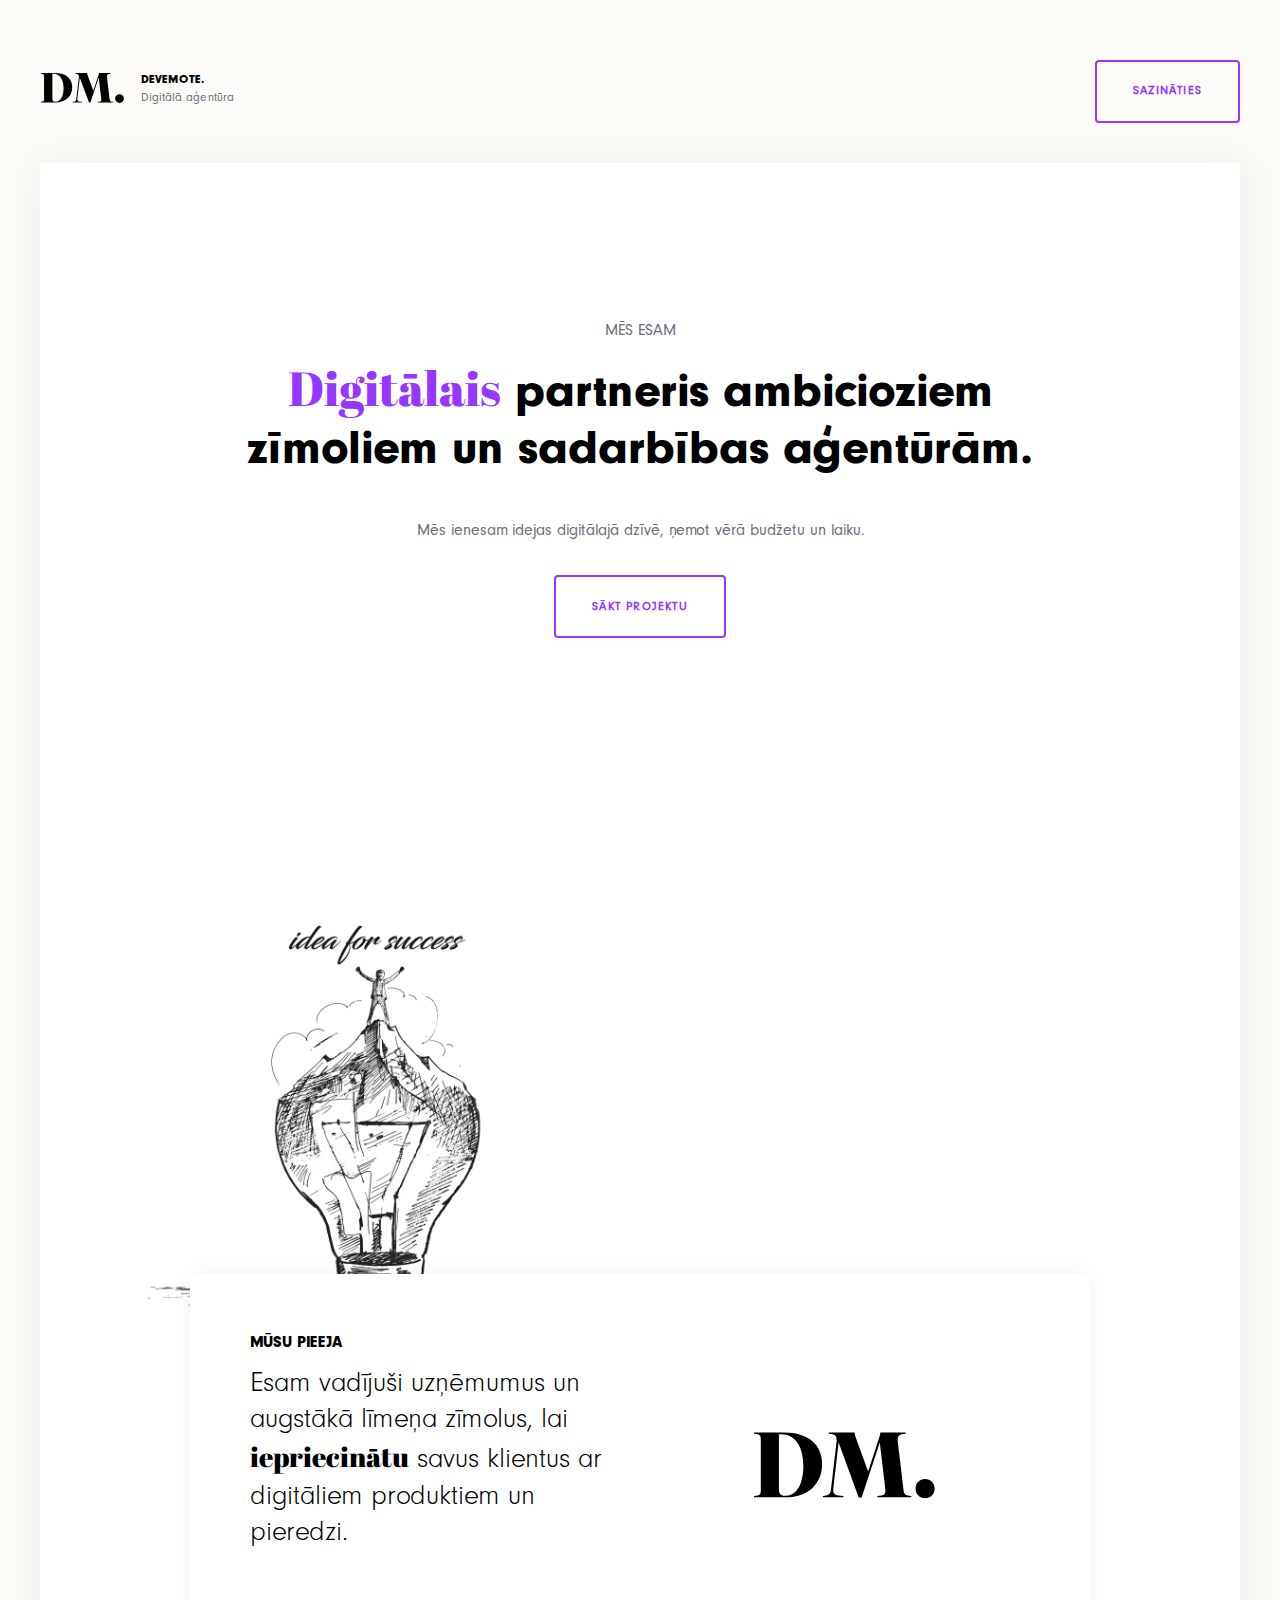
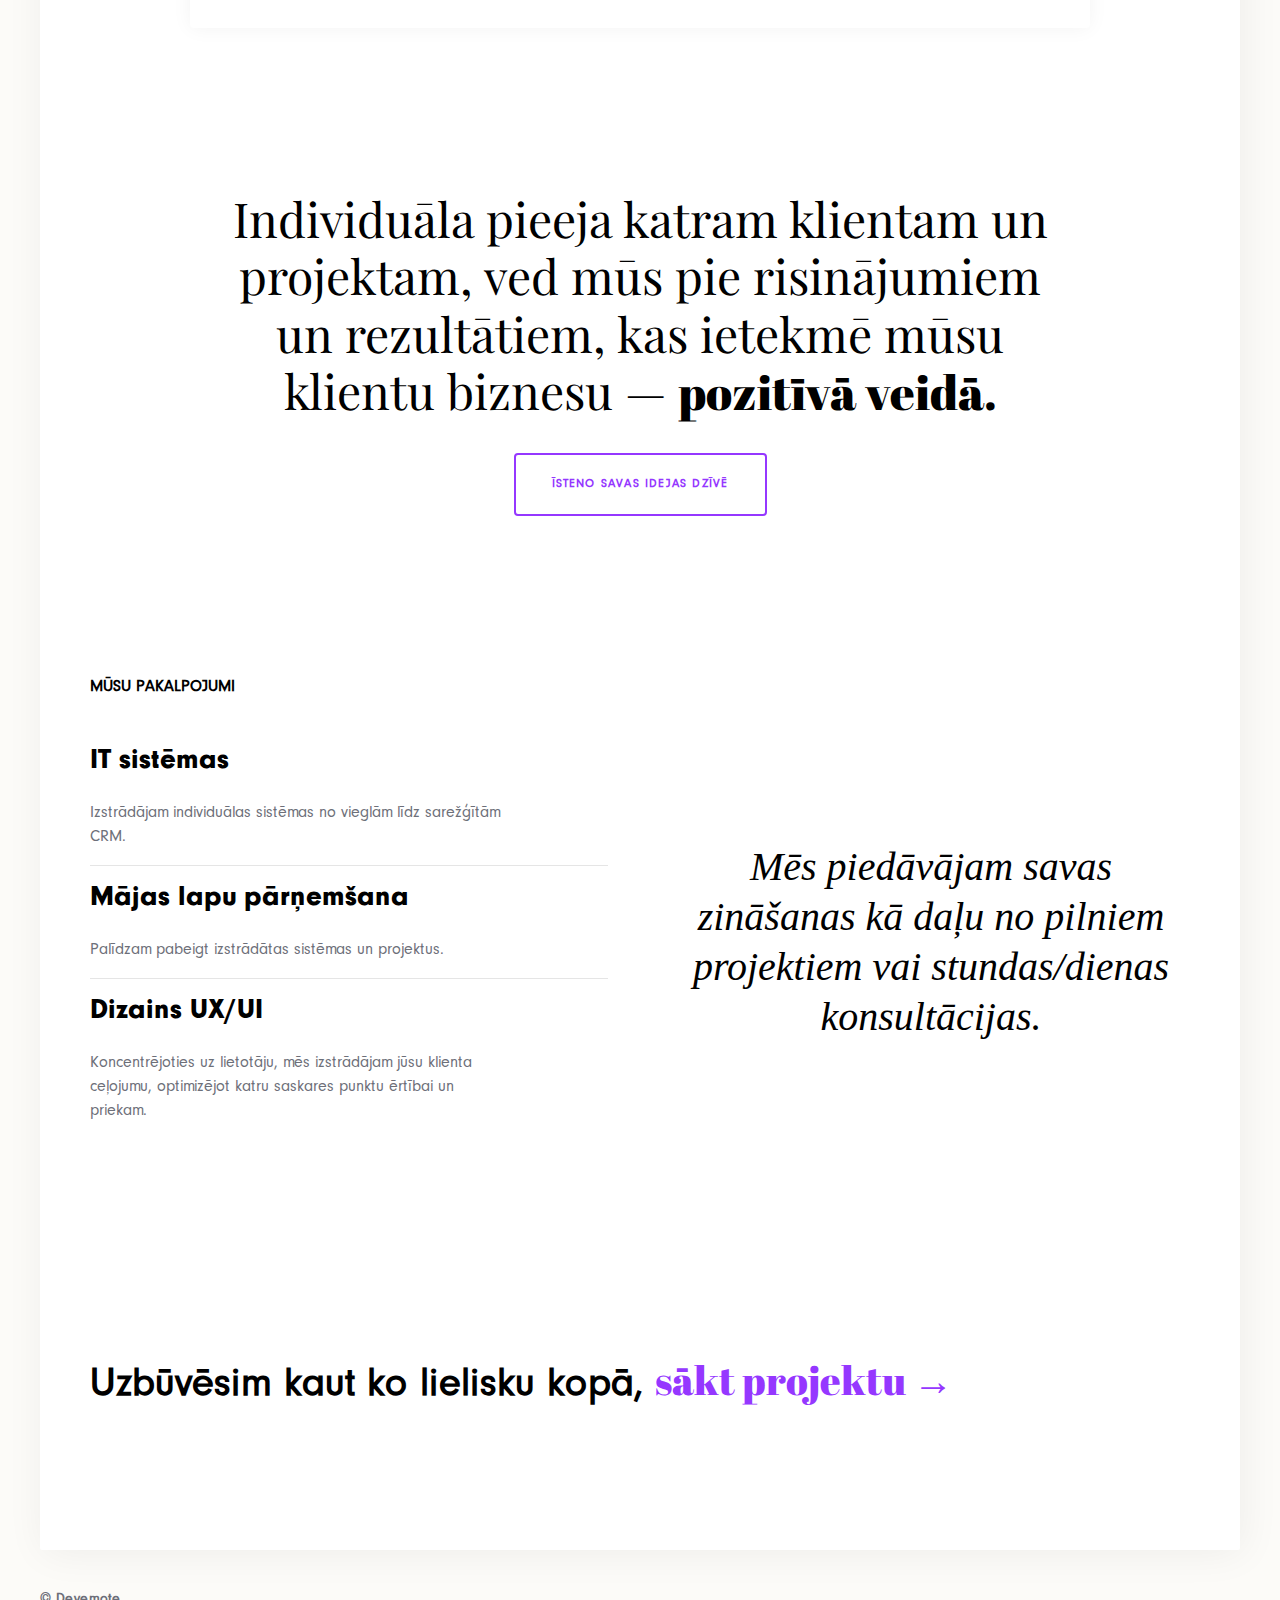
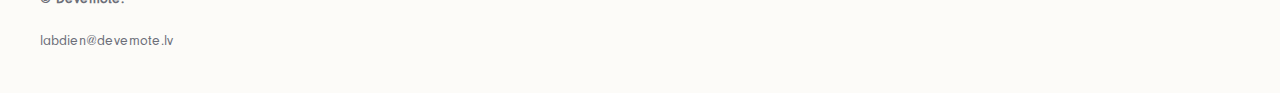
==== index.html @ 2fe540d9 "email header fix" ====
<!DOCTYPE html>
<html lang="lv">

<head>

    <meta charset="utf-8">
    <meta name="viewport" content="width=device-width, initial-scale=1, shrink-to-fit=no">
    <title>Devemote. - Digitālā aģentūra</title>
    <link rel="icon" type="image/png" href="favicon.png">

    <meta name="keywords" content="web agency, ideas, html5, css3, javascript, content management systems, mobile, responsive design, frontend design, development, web apps, prototyping, e-commerce, product design, digital strategy, innovation">
    <meta name="description" content="Devemote ir digitālā aģentūra, kas piedāvā pielāgotus risinājumus zīmolu attīstībai. Mēs specializējamies UX/UI dizainā, tehnoloģiju konsultācijās un digitālo produktu izstrādē, lai radītu izcilu pieredzi.
    <meta property="og:type" content="website" />
    <meta property="og:title" content="Devemote. - Digitālā aģentūra" />
    <meta property="og:site_name" content="Devemote.">
    <meta property="og:url" content="https://devemote.lv" />
    <meta property="og:image" content="devemote.svg" />
    <meta name="robots" content="index, follow">

    <link href="assets/css/main.css" type="text/css" rel="stylesheet">

</head>

<body>
    <header class="site-header">

        <div class="kiss-flex kiss-flex-middle">
            <div class="site-logo kiss-flex kiss-flex-1">
                <div><a class="kiss-display-inline-block" href=""><img src="assets/images/devemote.svg" width="85" height="85" alt="Logo"></a></div>
                <div class="kiss-margin-left kiss-visible@m">
                    <strong class="heading">DEVEMOTE.</strong>
                    <div class="kiss-color-muted">Digitālā aģentūra</div>
                </div>
            </div>

            <div>
                <a class="kiss-button kiss-color-primary" href="mailto:labdien@devemote.lv" style="color: #9537FF;">Sazināties</a>
            </div>

        </div>

    </header>
    <main>
        <section class="kiss-section-xlarge">

            <kiss-container size="large">

                <kiss-grid cols="1@m" gap="large" class="kiss-align-center kiss-width-3-4" style="margin: 0 auto;">
                    <div>
                        <div>
                            <div class="kiss-color-muted kiss-text-upper kiss-margin-large-top">Mēs esam</div>
                            <h1 class="kiss-margin-top heading">
                                <span class="kiss-color-primary abril-fatface-regular">Digitālais</span> partneris ambicioziem zīmoliem un sadarbības aģentūrām.
                            </h1>

                            <p class="kiss-color-muted">
                                Mēs ienesam idejas digitālajā dzīvē, ņemot vērā budžetu un laiku.
                            </p>

                            <a class="kiss-button kiss-color-primary kiss-margin-top" href="mailto:labdien@devemote.lv">Sākt projektu</a>
                        </div>
                    </div>

                </kiss-grid>

            </kiss-container>

        </section>

        <section class="kiss-section-xlarge our-approach">

            <kiss-container size="large">

                <picture>
                    <source srcset="assets/images/man-on-bulb.jpeg" type="image/jpeg">
                    <img src="assets/images/man-on-bulb.jpeg" alt="Header Image" width="600" height="600">
                </picture>

                <kiss-container class="top-overlap" size="small">
                    <h2 class="kiss-text-upper kiss-size-5 heading">Mūsu pieeja</h2>

                    <kiss-grid cols="2@m" gap="large">
                        <div>
                            <p class="kiss-size-3 light">
                                Esam vadījuši uzņēmumus un augstākā līmeņa zīmolus, lai <strong class="abril-fatface-regular">iepriecinātu</strong> savus klientus ar digitāliem produktiem un pieredzi.
                            </p>

                        </div>
                        <div class="kiss-flex kiss-flex-middle kiss-flex-center kiss-visible@m">
                            <img class="kiss-width-1-2@m" src="assets/images/devemote.svg" alt="Logo">
                        </div>
                    </kiss-grid>

                </kiss-container>

            </kiss-container>

        </section>

        <section class="kiss-section-large">
            <kiss-container class="kiss-align-center">
                <p class="kiss-size-1 kiss-width-3-4@m kiss-margin-auto playfair-display-main">
                    Individuāla pieeja katram klientam un projektam, ved mūs pie risinājumiem un rezultātiem, kas ietekmē mūsu klientu biznesu &mdash; 
                    <strong class="abril-fatface-regular">pozitīvā veidā.</strong>
                </p>

                <a class="kiss-button kiss-color-primary kiss-margin-top" href="mailto:labdien@devemote.lv">Īsteno savas idejas dzīvē</a>

            </kiss-container>
        </section>

        <section class="kiss-section-xlarge">

            <kiss-container>

                <h2 class="kiss-text-upper kiss-size-5">Mūsu pakalpojumi</h2>

                <kiss-grid class="kiss-margin-large-top" cols="2@m" gap="xlarge">

                    <div>
                        <ul class="kiss-margin-remove kiss-padding-remove" style="list-style:none;">
                            <li>
                                <h3 class="heading">IT sistēmas</h3>
                                <p class="kiss-color-muted kiss-width-4-5@m">
                                    Izstrādājam individuālas sistēmas no vieglām līdz sarežģītām CRM.
                                </p>
                                <hr>
                            </li>
                            <li>
                                <h3 class="heading">Mājas lapu pārņemšana</h3>
                                <p class="kiss-color-muted kiss-width-4-5@m">
                                    Palīdzam pabeigt izstrādātas sistēmas un projektus.
                                </p>
                                <hr>
                            </li>
                            <li>
                                <h3 class="heading">Dizains UX/UI</h3>
                                <p class="kiss-color-muted kiss-width-4-5@m">Koncentrējoties uz lietotāju, mēs izstrādājam jūsu klienta ceļojumu, optimizējot katru saskares punktu ērtībai un priekam.</p>
                            </li>
                        </ul>
                    </div>
                    <div class="kiss-size-xlarge kiss-align-center izcelts kiss-flex kiss-flex-column kiss-flex-center playfair-display-main">
                        Mēs piedāvājam savas zināšanas kā daļu no pilniem projektiem vai stundas/dienas konsultācijas.
                    </div>
                </kiss-grid>

            </kiss-container>

        </section>

        <section class="kiss-section-xlarge">

            <kiss-container>

                <h2 class="kiss-size-xlarge">Uzbūvēsim kaut ko lielisku kopā, <a class="kiss-color-primary abril-fatface-regular" href="mailto:labdien@devemote.lv">sākt projektu →</a></h2>

            </kiss-container>

        </section>
    </main>
    <footer class="site-footer">
        <kiss-row class="kiss-color-muted">
            <div class="kiss-margin-large-right">
                <strong>© Devemote.</strong>
                <br><br>
                <a class="kiss-link-muted kiss-display-block" href="#">labdien@devemote.lv</a>
            </div>
        </kiss-row>
    </footer>
</body>

</html>
---- assets/css/main.css ----
@import url('https://fonts.googleapis.com/css2?family=Abril+Fatface&display=swap');
@import url('https://fonts.googleapis.com/css2?family=Playfair+Display:ital,wght@0,400..900;1,400..900&display=swap');
@font-face {
    font-family: 'NeuzeitGroReg';
    src: url('../fonts/NeuzeitGroReg.woff2') format('woff2');
    font-weight: normal;
    font-style: normal;
}
@font-face {
    font-family: 'NeuzeitGroBla';
    src: url('../fonts/NeuzeitGroBla.woff2') format('woff2');
    font-weight: normal;
    font-style: normal;
}
@font-face {
    font-family: 'NeuzeitGroLig';
    src: url('../fonts/NeuzeitGroLig.woff2') format('woff2');
    font-weight: normal;
    font-style: normal;
}
@font-face {
    font-family: 'TiemposFineLight';
    src: url('../fonts/TiemposFineLight.woff2') format('woff2');
    font-weight: normal;
    font-style: normal;
}
@font-face {
    font-family: 'TiemposFineBold';
    src: url('../fonts/TiemposFineBold.woff2') format('woff2');
    font-weight: normal;
    font-style: normal;
}
.our-approach {
    font-family: 'NeuzeitGroLig', sans-serif;
}
.heading {
    font-family: 'NeuzeitGroBla', sans-serif;
}
.section-heading {
    font-family: 'TiemposFineLight', sans-serif;
}
.section-highlight {
    font-family: 'TiemposFineBold', sans-serif;
}
.playfair-display-main {
    font-family: "Playfair Display", serif;
    font-optical-sizing: auto;
    font-weight: 400;
    font-style: normal;
}
.abril-fatface-regular {
    font-family: "Abril Fatface", serif;
    font-weight: 400;
    font-style: normal;
}

html,
body {
    margin: 0;
    padding: 0;
}

html {
    -ms-text-size-adjust: 100%;
    -webkit-text-size-adjust: 100%;
    box-sizing: border-box;
    overflow-x: hidden;
    overflow-y: scroll;
    background-color: var(--kiss-base-background-color, #fff);
    -webkit-tap-highlight-color: rgba(0, 0, 0, 0);
    font-size: var(--kiss-base-font-size, 16px);
    line-height: var(--kiss-base-line-height, 1.5);
    color: var(--kiss-base-text-color, #000);
}

*,
*::before,
*::after {
    box-sizing: inherit;
}

body {
    font-family: 'NeuzeitGroReg', sans-serif;}

h1,
h2,
h3,
h4,
h5,
h6 {
    margin: 0 0 var(--kiss-heading-margin-bottom, .8em);
    padding: 0;
    font-family: var(--kiss-heading-font-family, inherit);
    font-weight: var(--kiss-heading-font-weight, var(--kiss-font-weight-medium, bold));
    line-height: var(--kiss-heading-line-height, 1.2);
}

a {
    text-decoration: var(--kiss-link-text-decoration, none);
    -webkit-text-decoration-skip: objects;
    color: var(--kiss-link-color, var(--kiss-color-primary, hsl(210, 100%, 50%)));
    transition: color var(--kiss-speed, 0.1s) var(--kiss-easing, ease-out);
    cursor: pointer;
}

a:hover {
    color: var(--kiss-link-hover-color, hsl(210, 100%, 25%));
}

a:focus {
    outline: none;
    color: var(--kiss-link-focus-color, hsl(210, 100%, 25%));
}

a:focus-visible {
    box-shadow: 0 0 0 var(--kiss-outline-width, .2rem) var(--kiss-outline-color, hsl(210, 100%, 85%));
}

a:active {
    color: var(--kiss-link-active-color, hsl(210, 100%, 25%));
}

img,
canvas,
svg,
audio,
video {
    border-style: none;
    vertical-align: middle;
    max-width: 100%;
    height: auto;
}

img {
    display: block;
}

svg:not(:root) {
    overflow: hidden;
}

iframe {
    margin: 0;
    padding: 0;
    border: 0;
}

p {
    margin: 0 0 var(--kiss-block-element-margin, 1rem);
    padding: 0;
}

hr {
    box-sizing: content-box;
    height: var(--kiss-hr-height, 1px);
    overflow: visible;
    margin-top: var(--kiss-block-element-margin, 1rem);
    margin-bottom: var(--kiss-block-element-margin, 1rem);
    margin-left: auto;
    margin-right: auto;
    padding: 0;
    border: 0;
    background-color: var(--kiss-hr-color, rgba(0, 0, 0, .1));
}

table {
    width: 100%;
    max-width: 100%;
    margin: 0 0 var(--kiss-block-element-margin, 1rem);
    border-collapse: collapse;
    border-spacing: 0;
}

th,
td {
    padding: var(--kiss-table-cell-padding-vertical, 0.5rem) var(--kiss-table-cell-padding-horizontal, 0.75rem);
    text-align: inherit;
    vertical-align: top;
}

th {
    background-color: var(--kiss-table-heading-background-color, transparent);
    font-weight: var(--kiss-table-heading-font-weight, bold);
    color: var(--kiss-table-heading-color, #000);
}

::-moz-selection {
    background-color: var(--kiss-selection-background-color, hsl(210, 100%, 90%));
    text-shadow: none;
}

::selection {
    background-color: var(--kiss-selection-background-color, hsl(210, 100%, 90%));
    text-shadow: none;
}

template {
    display: none;
}

kiss-accordion {
    display: block;
}

kiss-accordion>kiss-content {
    display: block;
    max-height: 0;
    overflow: hidden;
    transition: max-height 0.25s ease-in-out;
}

kiss-accordion-trigger {
    display: block;
    cursor: pointer;
    font-weight: var(--kiss-accordion-trigger-font-weight, bold);
}

kiss-accordion-trigger[active="true"]+kiss-content {
    max-height: 100vh;
}

.kiss-button {
    margin: 0;
    border: none;
    overflow: visible;
    font: inherit;
    font-weight: bold;
    color: inherit;
    text-transform: none;
    display: inline-block;
    box-sizing: border-box;
    padding: 0 var(--kiss-button-padding, 2.5em);
    vertical-align: middle;
    font-size: .65em;
    line-height: var(--kiss-button-default-line-height, 4.5em);
    letter-spacing: .1em;
    text-align: center;
    text-decoration: none;
    text-transform: uppercase;
    background-color: var(--kiss-button-default-background, rgba(0, 0, 0, .5));
    border: 1px var(--kiss-button-default-background, rgba(0, 0, 0, .5)) solid;
    color: var(--kiss-button-default-color, #fff);
}

.kiss-button:hover,
.kiss-button:focus {
    color: inherit;
}

.kiss-button-outline {
    background: rgba(0, 0, 0, 0);
    border: var(--kiss-button-outline-width, 1px) currentColor solid;
    color: currentColor;
}

.kiss-button:not(:disabled) {
    cursor: pointer;
}

.kiss-button:disabled {
    opacity: .8;
}

.kiss-button:hover {
    text-decoration: none;
}

.kiss-button-primary {
    background-color: var(--kiss-button-primary-background, hsl(210, 100%, 50%));
    border-color: var(--kiss-button-primary-background, hsl(210, 100%, 50%));
    color: var(--kiss-button-primary-color, #fff);
}

.kiss-button-primary:hover,
.kiss-button-primary:focus {
    background-color: var(--kiss-button-primary-background-hover, var(--kiss-button-primary-background, hsl(210, 100%, 50%)));
    border-color: var(--kiss-button-primary-background-hover, var(--kiss-button-primary-background, hsl(210, 100%, 50%)));
    color: var(--kiss-button-primary-color-hover, var(--kiss-button-primary-color, #fff));
}

.kiss-button-primary:active,
.kiss-button-primary.kiss-active {
    background-color: var(--kiss-button-primary-background-active, var(--kiss-button-primary-background, hsl(210, 100%, 50%)));
    border-color: var(--kiss-button-primary-background-active, var(--kiss-button-primary-background, hsl(210, 100%, 50%)));
    color: var(--kiss-button-primary-color-active, var(--kiss-button-primary-color, #fff));
}

.kiss-button-danger {
    background-color: var(--kiss-button-danger-background, red);
    border-color: var(--kiss-button-danger-background, red);
    color: var(--kiss-button-danger-color, #fff);
}

.kiss-button-danger:hover,
.kiss-button-danger:focus {
    background-color: var(--kiss-button-danger-background-hover, var(--kiss-button-danger-background, red));
    border-color: var(--kiss-button-danger-background-hover, var(--kiss-button-danger-background, red));
    color: var(--kiss-button-danger-color-hover, var(--kiss-button-danger-color, #fff));
}

.kiss-button-danger:active,
.kiss-button-danger.kiss-active {
    background-color: var(--kiss-button-danger-background-active, var(--kiss-button-danger-background, red));
    border-color: var(--kiss-button-danger-background-active, var(--kiss-button-danger-background, red));
    color: var(--kiss-button-danger-color-active, var(--kiss-button-danger-color, #fff));
}

.kiss-button-large {
    padding: 0 var(--kiss-button-large-padding-horizontal, 5em);
    line-height: var(--kiss-button-large-line-height, 5em);
}

.kiss-button-small {
    padding: 0 var(--kiss-button-small-padding-horizontal, 2em);
    line-height: var(--kiss-button-small-line-height, 4em);
    font-size: var(--kiss-button-small-font-size, .5em);
}

.kiss-badge {
    display: inline-flex;
    box-sizing: border-box;
    font-size: .6em;
    padding: .2em .4em;
    vertical-align: middle;
    justify-content: center;
    align-items: center;
    min-width: 20px;
    background: var(--kiss-badge-bgcolor, var(--kiss-color-primrary, hsl(210, 100%, 50%)));
    border: .1em var(--kiss-badge-bgcolor, var(--kiss-color-primrary, hsl(210, 100%, 50%))) solid;
    color: var(--kiss-badge-color, #fff) !important;
    font-weight: bold;
}

.kiss-badge-outline {
    background: none;
    background-color: transparent;
    border-color: currentColor;
    color: currentColor !important;
}

.kiss-breadcrumbs {
    padding: 0;
    list-style: none;
}

.kiss-breadcrumbs>* {
    display: contents;
    max-width: 100%;
    overflow: hidden;
    text-overflow: ellipsis;
    white-space: nowrap;
}

.kiss-breadcrumbs>*>* {
    font-size: var(--kiss-breadcrumbs-size, 85%);
    color: var(--kiss-breadcrumbs-color, inherit);
}

.kiss-breadcrumbs> :nth-child(n+2)::before {
    content: var(--kiss-breadcrumbs-divider, "-");
    display: inline-block;
    margin: 0 var(--kiss-breadcrumbs-divider-margin-horizontal, 5px);
    font-size: var(--kiss-breadcrumbs-divider-size, var(--kiss-breadcrumbs-size, 85%));
    color: var(--kiss-breadcrumbs-divider-color, inherit);
}

kiss-card {
    display: block;
    position: relative;
}

kiss-card[theme*="shadowed"] {
    box-shadow: 0 1px 2px 0 var(--kiss-card-shadowed-color, rgba(0, 0, 0, 0.22));
}

kiss-card[theme*="bordered"] {
    border: 1px solid var(--kiss-card-bordered-color, rgba(0, 0, 0, 0.22));
}

kiss-card[hover] {
    transition: all 250ms;
    z-index: 2;
}

kiss-card[hover]:hover {
    z-index: 3;
}

kiss-card[hover*="shadow"]:hover {
    box-shadow: 0 25px 80px rgba(0, 0, 0, 0.12), 0 3px 12px rgba(0, 0, 0, 0.05);
}

kiss-carousel,
kiss-slides {
    display: block;
    position: relative;
}

kiss-slides {
    overflow: hidden;
}

kiss-slide {
    display: block;
    position: absolute;
    top: 0;
    left: 0;
    width: 100%;
    opacity: 0;
    pointer-events: none;
}

kiss-slide.active {
    pointer-events: auto;
    opacity: 1;
}

kiss-slide.visible {
    opacity: 1;
}

[kiss-slide] {
    user-select: none;
    -webkit-user-select: none;
}

[kiss-container],
kiss-container {
    display: block;
    padding-left: var(--kiss-container-padding, 30px);
    padding-right: var(--kiss-container-padding, 30px);
    margin-right: auto;
    margin-left: auto;
    box-sizing: border-box;
    max-width: var(--kiss-container-max-width, 1200px);
}

[kiss-container="small"],
kiss-container[size="small"] {
    max-width: var(--kiss-container-small-max-width, 900px);
}

[kiss-container="large"],
kiss-container[size="large"] {
    max-width: var(--kiss-container-large-max-width, 1600px);
}

[kiss-container="expand"],
kiss-container[size="expand"] {
    max-width: 100%;
}

kiss-container::before,
kiss-container::after {
    content: "";
    display: table;
}

kiss-container kiss-container {
    padding-left: 0;
    padding-right: 0;
}

kiss-dropdown {
    position: relative;
    display: inline-block;
}

kiss-dropdownbox {
    position: absolute;
    min-width: 200px;
    top: 100%;
    left: auto;
    right: 0;
    opacity: 0;
    pointer-events: none;
}

kiss-dropdown[open="true"] kiss-dropdownbox {
    display: block;
    opacity: 1;
    transform: translateY(10px);
    pointer-events: auto;
}

kiss-dropdownbox {
    background: var(--kiss-dropdown-background, var(--kiss-color-contrast));
    border-radius: var(--kiss-dropdown-border-radius, 3px);
    padding: var(--kiss-dropdown-padding, 10px);
    left: auto;
    right: 0;
    margin-top: 10px;
    min-width: 250px;
    transform: translateY(20px);
    transition: all 200ms;
    z-index: 5;
}

kiss-dropdownbox[pos="left"] {
    left: 0;
    right: auto;
}

kiss-dropdownbox[pos="center"] {
    right: auto;
    left: 50%;
    transform: translateY(-40%) translateX(-50%);
}

kiss-dropdown[open="true"] kiss-dropdownbox[pos="center"] {
    transform: translateY(-50%) translateX(-50%);
}

kiss-dropdownbox[pos="aside-left"] {
    top: 0;
    left: 0;
    margin-top: 0;
    margin-left: -10px;
    transform: translateY(20px) translateX(-100%);
    right: auto;
}

kiss-dropdown[open="true"] kiss-dropdownbox[pos="aside-left"] {
    transform: translateY(0px) translateX(-100%);
}

kiss-dialog {
    display: flex;
    align-items: flex-start;
    position: fixed;
    background: var(--kiss-dialog-background, rgba(0, 0, 0, .1));
    top: 0;
    left: 0;
    right: 0;
    bottom: 0;
    padding: 20px;
    touch-action: none;
    opacity: 0;
    pointer-events: none;
    overflow-y: auto;
    transform: translateZ(0);
    will-change: opacity;
    z-index: 1000;
}

kiss-dialog>kiss-content {
    position: relative;
    display: flow-root;
    margin-top: auto;
    margin-bottom: auto;
    margin-left: auto;
    margin-right: auto;
    padding: var(--kiss-dialog-content-spacing, 10px);
    background: var(--kiss-dialog-content-background, #fff);
    color: var(--kiss-dialog-content-color, inherit);
    width: var(--kiss-dialog-width, 350px);
    max-width: calc(100% - 0.01px) !important;
    transform: translateZ(0);
    box-sizing: border-box;
}

kiss-dialog[size="medium"]>kiss-content {
    width: var(--kiss-dialog-medium-width, 500px);
}

kiss-dialog[size="large"]>kiss-content {
    width: var(--kiss-dialog-large-width, 600px);
}

kiss-dialog[size="xlarge"]>kiss-content {
    width: var(--kiss-dialog-xlarge-width, 1200px);
}

kiss-dialog[open] {
    opacity: 1;
    pointer-events: auto;
}

kiss-grid {
    --grid-gap: var(--kiss-grid-gap, 20px);
    display: grid;
    grid-template-columns: repeat(1, 1fr);
    grid-template-rows: 1fr;
    gap: var(--grid-gap);
}

kiss-grid>* {
    min-width: 0;
}

/*
 * Small
 */

kiss-grid[gap="small"] {
    --grid-gap: var(--kiss-grid-gap-small, 10px);
}

/*
 * Large
 */

kiss-grid[gap="large"] {
    --grid-gap: var(--kiss-grid-gap-large, 3vw);
}

/*
 * xLarge
 */

kiss-grid[gap="xlarge"] {
    --grid-gap: var(--kiss-grid-gap-xlarge, 5vw);
}

kiss-grid[gap="none"] {
    --grid-gap: 0;
}

kiss-grid[cols="2"] {
    grid-template-columns: repeat(2, 1fr);
}

kiss-grid[cols="3"] {
    grid-template-columns: repeat(3, 1fr);
}

kiss-grid[cols="4"] {
    grid-template-columns: repeat(4, 1fr);
}

kiss-grid[cols="5"] {
    grid-template-columns: repeat(5, 1fr);
}

kiss-grid[cols="6"] {
    grid-template-columns: repeat(6, 1fr);
}

kiss-grid[cols="8"] {
    grid-template-columns: repeat(8, 1fr);
}

kiss-grid[cols="10"] {
    grid-template-columns: repeat(10, 1fr);
}

/* Phone landscape and bigger */

@media (max-width: 960px) {
    kiss-grid[cols*="2@s"] {
        grid-template-columns: repeat(2, 1fr);
    }
    kiss-grid[cols*="3@s"] {
        grid-template-columns: repeat(3, 1fr);
    }
    kiss-grid[cols*="4@s"] {
        grid-template-columns: repeat(4, 1fr);
    }
    kiss-grid[cols*="5@s"] {
        grid-template-columns: repeat(5, 1fr);
    }
    kiss-grid[cols*="6@s"] {
        grid-template-columns: repeat(6, 1fr);
    }
    kiss-grid[cols*="8@s"] {
        grid-template-columns: repeat(8, 1fr);
    }
    kiss-grid[cols*="10@s"] {
        grid-template-columns: repeat(10, 1fr);
    }
}

/* Tablet landscape and bigger */

@media (min-width: 960px) {
    kiss-grid[cols*="2@m"] {
        grid-template-columns: repeat(2, 1fr);
    }
    kiss-grid[cols*="3@m"] {
        grid-template-columns: repeat(3, 1fr);
    }
    kiss-grid[cols*="4@m"] {
        grid-template-columns: repeat(4, 1fr);
    }
    kiss-grid[cols*="5@m"] {
        grid-template-columns: repeat(5, 1fr);
    }
    kiss-grid[cols*="6@m"] {
        grid-template-columns: repeat(6, 1fr);
    }
    kiss-grid[cols*="8@m"] {
        grid-template-columns: repeat(8, 1fr);
    }
    kiss-grid[cols*="10@m"] {
        grid-template-columns: repeat(10, 1fr);
    }
}

/* Desktop and bigger */

@media (min-width: 1200px) {
    kiss-grid[cols*="2@l"] {
        grid-template-columns: repeat(2, 1fr);
    }
    kiss-grid[cols*="3@l"] {
        grid-template-columns: repeat(3, 1fr);
    }
    kiss-grid[cols*="4@l"] {
        grid-template-columns: repeat(4, 1fr);
    }
    kiss-grid[cols*="5@l"] {
        grid-template-columns: repeat(5, 1fr);
    }
    kiss-grid[cols*="6@l"] {
        grid-template-columns: repeat(6, 1fr);
    }
    kiss-grid[cols*="8@l"] {
        grid-template-columns: repeat(8, 1fr);
    }
    kiss-grid[cols*="10@l"] {
        grid-template-columns: repeat(10, 1fr);
    }
}

/* Large screen and bigger */

@media (min-width: 1600px) {
    kiss-grid[cols*="2@xl"] {
        grid-template-columns: repeat(2, 1fr);
    }
    kiss-grid[cols*="3@xl"] {
        grid-template-columns: repeat(3, 1fr);
    }
    kiss-grid[cols*="4@xl"] {
        grid-template-columns: repeat(4, 1fr);
    }
    kiss-grid[cols*="5@xl"] {
        grid-template-columns: repeat(5, 1fr);
    }
    kiss-grid[cols*="6@xl"] {
        grid-template-columns: repeat(6, 1fr);
    }
    kiss-grid[cols*="8@xl"] {
        grid-template-columns: repeat(8, 1fr);
    }
    kiss-grid[cols*="10@xl"] {
        grid-template-columns: repeat(10, 1fr);
    }
}

kiss-navlist {
    display: block;
}

kiss-navlist ul {
    margin: 0;
    padding: 0;
    font-size: var(--kiss-navlist-font-size, inherit);
    list-style: none;
}

kiss-navlist ul>li>* {
    display: block;
    text-decoration: none;
    font-size: inherit;
    padding: var(--kiss-navlist-padding-vertical, 5px) var(--kiss-navlist-padding-horizontal, 0);
    line-height: 1;
}

.kiss-nav-header {
    padding: var(--kiss-navlist-padding-vertical, 5px) var(--kiss-navlist-padding-horizontal, 0);
    text-transform: uppercase;
    font-size: .8em;
    font-weight: bold;
    letter-spacing: .1em;
}

.kiss-nav-divider {
    margin: var(--kiss-navlist-padding-vertical, 5px) var(--kiss-navlist-padding-horizontal, 0);
    border-top: 1px solid var(--kiss-navlist-divider-color, var(--kiss-hr-color, rgba(0, 0, 0, .1)));
}

kiss-offcanvas {
    display: block;
    position: fixed;
    background: var(--kiss-offcanvas-background, rgba(0, 0, 0, .1));
    top: 0;
    left: 0;
    right: 0;
    bottom: 0;
    touch-action: none;
    opacity: 0;
    pointer-events: none;
    z-index: 1000;
    transform: translateZ(0);
    will-change: opacity;
}

kiss-offcanvas>kiss-content {
    position: absolute;
    top: 0;
    bottom: 0;
    background: var(--kiss-offcanvas-content-background, #000);
    color: var(--kiss-offcanvas-content-color, #fff);
    min-width: 300px;
    overflow-y: auto;
    box-sizing: border-box;
    transform: translateX(-100%) translateZ(0);
    transition: transform 0.3s ease-in-out;
}

kiss-offcanvas[flip="true"]>kiss-content {
    right: 0;
    transform: translateX(100%) translateZ(0);
}

kiss-offcanvas[open] {
    opacity: 1;
    pointer-events: auto;
    transition: opacity 0.3s ease-in-out;
}

kiss-offcanvas[open]>kiss-content {
    transform: translateX(0) translateZ(0);
}

kiss-popout {
    display: flex;
    align-items: flex-start;
    position: fixed;
    background: var(--kiss-popout-background, rgba(0, 0, 0, .1));
    top: 0;
    left: 0;
    right: 0;
    bottom: 0;
    padding: 20px;
    touch-action: none;
    opacity: 0;
    pointer-events: none;
    overflow-y: auto;
    transform: translateZ(0);
    will-change: opacity;
    z-index: 10000;
    transition: opacity .3s;
}

kiss-popout>kiss-content {
    position: relative;
    display: flow-root;
    margin-top: auto;
    margin-bottom: auto;
    margin-left: auto;
    margin-right: auto;
    padding: var(--kiss-popout-content-spacing, 15px);
    background: var(--kiss-popout-content-background, #fff);
    color: var(--kiss-popout-content-color, inherit);
    min-width: var(--kiss-popout-width, 250px);
    max-width: calc(100% - 0.01px) !important;
    box-sizing: border-box;
    transform: translateY(20px);
    transition: all 200ms;
}

kiss-popout[size="large"]>kiss-content {
    width: var(--kiss-popout-large-width, 600px);
}

kiss-popout[open] {
    opacity: 1;
    pointer-events: auto;
}

kiss-popout[open]>kiss-content {
    transform: translateY(10px);
}

kiss-popout kiss-navlist a {
    color: var(--kiss-popout-color, inherit);
}

kiss-popout kiss-navlist a:hover {
    color: var(--kiss-popout-color-hover, inherit);
}

kiss-row {
    --row-gap: var(--kiss-row-gap, 20px);
    display: flex;
    flex-wrap: wrap;
    margin: 0;
    padding: 0;
    list-style: none;
    gap: var(--row-gap);
}

kiss-row>* {
    margin: 0;
}

kiss-row>*> :last-child {
    margin-bottom: 0;
}

/*
 * Small
 */

kiss-row[gap="small"] {
    --row-gap: var(--kiss-row-gap-small, 10px);
}

/*
 * Large
 */

kiss-row[gap="large"] {
    --row-gap: var(--kiss-row-gap-large, 3vw);
}

/*
 * xLarge
 */

kiss-row[gap="xlarge"] {
    --row-gap: var(--kiss-row-gap-xlarge, 5vw);
}

kiss-row[gap="none"] {
    --row-gap: 0px;
}

kiss-row[match]>*,
.kiss-row-item-match {
    display: flex;
    flex-wrap: wrap;
}

kiss-row[match]>*> :not([class*='kiss-width']),
.kiss-row-item-match> :not([class*='kiss-width']) {
    box-sizing: border-box;
    width: 100%;
    flex: auto;
}

kiss-parallax {
    display: block;
}

kiss-svg {
    display: block;
}

kiss-svg[inline] {
    display: inline-block;
}

kiss-svg>svg,
kiss-svg:not([preserve]) [fill*='#']:not(.kiss-preserve) {
    fill: currentcolor;
}

kiss-svg:not([preserve]) [stroke*='#']:not(.kiss-preserve) {
    stroke: currentcolor;
}

/*
 * Fix Firefox blurry SVG rendering: https://bugzilla.mozilla.org/show_bug.cgi?id=1046835
 */

kiss-svg>svg {
    transform: translate(0, 0);
}

kiss-tabs {
    display: block;
}

kiss-tabs tab {
    display: none;
}

kiss-tabs tab[active="true"] {
    display: block;
}

.kiss-tabs-nav {
    display: flex;
    list-style: none;
    padding: 0;
    margin: 0 0 20px 0;
}

.kiss-tabs-nav-link:hover {
    color: inherit;
}

.kiss-tabs-nav-link {
    display: block;
    position: relative;
    font-size: .8em;
    line-height: inherit;
    letter-spacing: .015em;
    text-decoration: none;
    color: inherit;
    padding: 8px 12px;
    opacity: .5;
}

[active="true"]>.kiss-tabs-nav-link {
    opacity: 1;
    color: var(--kiss-tabs-active-color, inherit);
    font-weight: bold;
}

[active="true"]>.kiss-tabs-nav-link:after {
    content: "";
    position: absolute;
    left: 0;
    bottom: 0;
    right: 0;
    border-bottom: 1px currentColor solid;
}

.kiss-tabs-nav-link>* {
    pointer-events: none;
}

kiss-tooltip {
    display: block;
    position: fixed;
    z-index: 100000;
    pointer-events: none;
    opacity: 0;
    font-size: var(--kiss-tooltip-fontsize, 12px);
    background: var(--kiss-tooltip-bgcolor, #000);
    color: var(--kiss-tooltip-color, #fff);
    padding: var(--kiss-tooltip-padding, 5px 10px);
    max-width: var(--kiss-tooltip-maxwidth, 200px);
    font-weight: bold;
    transition: opacity 300ms;
}

kiss-tooltip[show="true"] {
    opacity: 1;
}

.kiss-color-primary {
    color: var(--kiss-color-primary, blue) !important;
}

.kiss-color-success {
    color: var(--kiss-color-success, green) !important;
}

.kiss-color-danger {
    color: var(--kiss-color-danger, red) !important;
}

.kiss-color-warning {
    color: var(--kiss-color-warning, orange) !important;
}

.kiss-color-muted {
    color: var(--kiss-color-muted, #6d6f79) !important;
}

.kiss-color-contrast {
    color: var(--kiss-color-contrast, #fff) !important;
}

.kiss-color-alternate {
    color: var(--kiss-color-alternate, var(--kiss-color-contrast)) !important;
}

.kiss-bgcolor-primary {
    background-color: var(--kiss-color-primary, blue) !important;
}

.kiss-bgcolor-success {
    background-color: var(--kiss-color-success, green) !important;
}

.kiss-bgcolor-danger {
    background-color: var(--kiss-color-danger, red) !important;
}

.kiss-bgcolor-warning {
    background-color: var(--kiss-color-warning, orange) !important;
}

.kiss-bgcolor-muted {
    background-color: var(--kiss-color-muted, #6d6f79) !important;
}

.kiss-bgcolor-contrast {
    background-color: var(--kiss-color-contrast, #fff) !important;
}

.kiss-bgcolor-transparent {
    background: rgba(0, 0, 0, 0) !important;
    background-color: rgba(0, 0, 0, 0) !important;
}

.kiss-input,
.kiss-select,
.kiss-textarea,
.kiss-radio,
.kiss-checkbox {
    box-sizing: border-box;
    margin: 0;
    border-radius: 0;
    font: inherit;
}

.kiss-input {
    overflow: visible;
}

.kiss-select {
    text-transform: none;
}

.kiss-select optgroup {
    font: inherit;
    font-weight: bold;
}

.kiss-textarea {
    overflow: auto;
}

.kiss-input[type="search"]::-webkit-search-cancel-button,
.kiss-input[type="search"]::-webkit-search-decoration {
    -webkit-appearance: none;
}

.kiss-input[type="number"]::-webkit-inner-spin-button,
.kiss-input[type="number"]::-webkit-outer-spin-button {
    height: auto;
}

.kiss-input::-moz-placeholder,
.kiss-textarea::-moz-placeholder {
    opacity: 1;
}

.kiss-radio:not(:disabled),
.kiss-checkbox:not(:disabled) {
    cursor: pointer;
}

.kiss-fieldset {
    border: none;
    margin: 0;
    padding: 0;
}

.kiss-input-blank {
    background: none !important;
    border: none !important;
    color: inherit !important;
}

.kiss-input,
.kiss-textarea {
    -webkit-appearance: none;
}

.kiss-input,
.kiss-select,
.kiss-textarea {
    max-width: 100%;
    width: 100%;
    border: 0 none;
    padding: 0 var(--kiss-form-padding-horizontal, 10px);
    background: 0 var(--kiss-form-background, #fff);
    color: var(--kiss-form-color, inherit);
}

.kiss-input,
.kiss-select:not([multiple]):not([size]) {
    height: var(--kiss-form-height);
    vertical-align: middle;
    display: inline-block;
}

.kiss-select[multiple],
.kiss-select[size],
.kiss-textarea {
    padding-top: var(--kiss-form-padding-vertical, 4px);
    padding-bottom: var(--kiss-form-padding-vertical, 4px);
    vertical-align: top;
}

.kiss-input[seamless="true"] {
    background: none !important;
    border: none !important;
    color: inherit;
}

/* Focus */

.kiss-input:focus,
.kiss-select:focus,
.kiss-textarea:focus {
    outline: none;
}

.kiss-input::-ms-input-placeholder {
    color: var(--kiss-form-placeholder-color) !important;
}

.kiss-input::placeholder {
    color: var(--kiss-form-placeholder-color);
}

.kiss-textarea::-ms-input-placeholder {
    color: var(--kiss-form-placeholder-color) !important;
}

.kiss-textarea::placeholder {
    color: var(--kiss-form-placeholder-color);
}

.kiss-form-large {
    font-size: var(--kiss-form-large-font-size);
}

.kiss-form-large:not(textarea):not([multiple]):not([size]) {
    height: var(--kiss-form-large-height);
    padding-left: var(--kiss-form-large-padding-horizontal);
    padding-right: var(--kiss-form-large-padding-horizontal);
}

.kiss-form-large:not(select):not(input):not(textarea) {
    line-height: var(--kiss-form-large-line-height);
}

.kiss-form-danger,
.kiss-form-danger:focus {
    color: var(--kiss-form-danger-color, red);
}

.kiss-form-success,
.kiss-form-success:focus {
    color: var(--kiss-form-success-color, green);
}

.kiss-form-blank {
    -webkit-appearance: none;
    -moz-appearance: none;
    appearance: none;
    background: none;
    border: none;
    color: inherit;
}

.kiss-legend {
    width: 100%;
    color: inherit;
    padding: 0;
    font-size: var(--kiss-form-legend-font-size, 1rem);
    line-height: var(--kiss-form-legend-line-height, 1.4);
}

.kiss-overlay-input {
    display: inline-block;
    vertical-align: middle;
    position: relative;
    overflow: hidden;
}

.kiss-overlay-input select,
.kiss-overlay-input input {
    position: absolute;
    top: 0;
    left: 0;
    width: 100%;
    height: 100%;
    opacity: 0;
    cursor: pointer;
    -webkit-appearance: none;
    -moz-appearance: none;
    appearance: none;
    z-index: 1;
}

.kiss-section {
    padding-top: var(--kiss-section-padding, 3vh);
    padding-bottom: var(--kiss-section-padding, 3vh);
}

.kiss-section-large {
    padding-top: calc(2 * var(--kiss-section-large-padding, 3vh));
    padding-bottom: calc(2 * var(--kiss-section-large-padding, 3vh));
}

.kiss-section-xlarge {
    padding-top: calc(4 * var(--kiss-section-large-padding, 3vh));
    padding-bottom: calc(4 * var(--kiss-section-large-padding, 3vh));
}

.kiss-flex {
    display: flex !important;
    gap: var(--kiss-flex-gap, 0);
}

.kiss-flex-inline {
    display: inline-flex !important;
}

.kiss-flex::before,
.kiss-flex::after,
.kiss-flex-inline::before,
.kiss-flex-inline::after {
    display: none;
}

.kiss-flex-left {
    justify-content: flex-start;
}

.kiss-flex-center {
    justify-content: center;
}

.kiss-flex-right {
    justify-content: flex-end;
}

.kiss-flex-between {
    justify-content: space-between;
}

.kiss-flex-around {
    justify-content: space-around;
}

.kiss-flex-stretch {
    align-items: stretch;
}

.kiss-flex-top {
    align-items: flex-start;
}

.kiss-flex-middle {
    align-items: center;
}

.kiss-flex-bottom {
    align-items: flex-end;
}

.kiss-flex-row {
    flex-direction: row;
}

.kiss-flex-row-reverse {
    flex-direction: row-reverse;
}

.kiss-flex-column {
    flex-direction: column;
}

.kiss-flex-column-reverse {
    flex-direction: column-reverse;
}

.kiss-flex-nowrap {
    flex-wrap: nowrap;
}

.kiss-flex-wrap {
    flex-wrap: wrap;
}

.kiss-flex-wrap-reverse {
    flex-wrap: wrap-reverse;
}

.kiss-flex-wrap-stretch {
    align-content: stretch;
}

.kiss-flex-wrap-top {
    align-content: flex-start;
}

.kiss-flex-wrap-middle {
    align-content: center;
}

.kiss-flex-wrap-bottom {
    align-content: flex-end;
}

.kiss-flex-wrap-between {
    align-content: space-between;
}

.kiss-flex-wrap-around {
    align-content: space-around;
}

.kiss-flex-first {
    order: -1;
}

.kiss-flex-last {
    order: 99;
}

.kiss-flex[gap] {
    --kiss-flex-gap: var(--kiss-block-element-margin, 1rem);
}

.kiss-flex[gap="none"] {
    --kiss-flex-gap: 0;
}

.kiss-flex[gap="xsmall"] {
    --kiss-flex-gap: var(--kiss-block-element-margin-xsmall, 4px);
}

.kiss-flex[gap="small"] {
    --kiss-flex-gap: var(--kiss-block-element-margin-small, .6rem);
}

.kiss-flex[gap="large"] {
    --kiss-flex-gap: var(--kiss-block-element-margin-large, 3rem);
}

/* Phone landscape and bigger */

@media (min-width: 640px) {
    .kiss-flex-first\@s {
        order: -1;
    }
    .kiss-flex-last\@s {
        order: 99;
    }
}

/* Tablet landscape and bigger */

@media (min-width: 960px) {
    .kiss-flex-first\@m {
        order: -1;
    }
    .kiss-flex-last\@m {
        order: 99;
    }
}

/* Desktop and bigger */

@media (min-width: 1200px) {
    .kiss-flex-first\@l {
        order: -1;
    }
    .kiss-flex-last\@l {
        order: 99;
    }
}

/* Large screen and bigger */

@media (min-width: 1600px) {
    .kiss-flex-first\@xl {
        order: -1;
    }
    .kiss-flex-last\@xl {
        order: 99;
    }
}

.kiss-flex-none {
    flex: none;
}

.kiss-flex-auto {
    flex: auto;
}

.kiss-flex-1 {
    flex-grow: 1;
    min-width: 0;
    min-height: 0;
    flex-basis: 0;
}

.kiss-align-center {
    text-align: center !important;
}

.kiss-align-justified {
    text-align: justify !important;
}

.kiss-align-left {
    text-align: left !important;
}

.kiss-align-right {
    text-align: right !important;
}

/* Phone landscape and bigger */

@media (min-width: 640px) {
    .kiss-align-center\@s {
        text-align: center !important;
    }
    .kiss-align-justified\@s {
        text-align: justify !important;
    }
    .kiss-align-left\@s {
        text-align: left !important;
    }
    .kiss-align-right\@s {
        text-align: right !important;
    }
}

/* Tablet landscape and bigger */

@media (min-width: 960px) {
    .kiss-align-center\@m {
        text-align: center !important;
    }
    .kiss-align-justified\@m {
        text-align: justify !important;
    }
    .kiss-align-left\@m {
        text-align: left !important;
    }
    .kiss-align-right\@m {
        text-align: right !important;
    }
}

/* Desktop and bigger */

@media (min-width: 1200px) {
    .kiss-align-center\@l {
        text-align: center !important;
    }
    .kiss-align-justified\@l {
        text-align: justify !important;
    }
    .kiss-align-left\@l {
        text-align: left !important;
    }
    .kiss-align-right\@l {
        text-align: right !important;
    }
}

/* Large screen and bigger */

@media (min-width: 1600px) {
    .kiss-align-center\@xl {
        text-align: center !important;
    }
    .kiss-align-justified\@xl {
        text-align: justify !important;
    }
    .kiss-align-left\@xl {
        text-align: left !important;
    }
    .kiss-align-right\@xl {
        text-align: right !important;
    }
}

.kiss-position-absolute {
    position: absolute;
}

.kiss-position-relative {
    position: relative;
}

.kiss-position-fixed {
    position: fixed;
}

.kiss-position-absolute[center] {
    top: 50%;
    left: 50%;
    transform: translate3d(-50%, -50%, 0);
}

.kiss-position-top-left {
    position: absolute;
    top: 0;
    left: 0;
}

.kiss-position-top-right {
    position: absolute;
    top: 0;
    right: 0;
}

.kiss-position-bottom-left {
    position: absolute;
    bottom: 0;
    left: 0;
}

.kiss-position-bottom-right {
    position: absolute;
    bottom: 0;
    right: 0;
}

h1,
.kiss-size-1 {
    font-size: var(--kiss-font-size-1, 2.5rem);
    line-height: 1.2;
}

h2,
.kiss-size-2 {
    font-size: var(--kiss-font-size-2, 2rem);
    line-height: 1.2;
}

h3,
.kiss-size-3 {
    font-size: var(--kiss-font-size-3, 1.75rem);
    line-height: 1.2;
}

h4,
.kiss-size-4 {
    font-size: var(--kiss-font-size-4, 1.5rem);
    line-height: 1.2;
}

h5,
.kiss-size-5 {
    font-size: var(--kiss-font-size-5, 1rem);
}

h6,
.kiss-size-6 {
    font-size: var(--kiss-font-size-6, 0.875rem);
}

.kiss-size-large {
    font-size: var(--kiss-font-size-large, var(--kiss-font-size-4, 1.5rem));
    line-height: 1.25;
}

.kiss-size-xlarge {
    font-size: var(--kiss-font-size-xlarge, 2.5rem);
    line-height: 1.25;
}

small,
.kiss-size-small {
    font-size: var(--kiss-font-size-small, var(--kiss-font-size-6, 0.875rem));
}

.kiss-size-xsmall {
    font-size: var(--kiss-font-size-xsmall, 11px);
}

/**
 * margins
 */

*+.kiss-margin,
.kiss-margin-top {
    margin-top: var(--kiss-block-element-margin, 1rem) !important;
}

.kiss-margin:not(:last-child),
.kiss-margin-bottom {
    margin-bottom: var(--kiss-block-element-margin, 1rem) !important;
}

.kiss-margin-left {
    margin-left: var(--kiss-block-element-margin, 1rem) !important;
}

.kiss-margin-right {
    margin-right: var(--kiss-block-element-margin, 1rem) !important;
}

*+.kiss-margin-small,
.kiss-margin-small-top {
    margin-top: var(--kiss-block-element-margin-small, .6rem) !important;
}

.kiss-margin-small:not(:last-child),
.kiss-margin-small-bottom {
    margin-bottom: var(--kiss-block-element-margin-small, .6rem) !important;
}

.kiss-margin-small-left {
    margin-left: var(--kiss-block-element-margin-small, .6rem) !important;
}

.kiss-margin-small-right {
    margin-right: var(--kiss-block-element-margin-small, .6rem) !important;
}

*+.kiss-margin-xsmall,
.kiss-margin-xsmall-top {
    margin-top: var(--kiss-block-element-margin-xsmall, 4px) !important;
}

.kiss-margin-xsmall:not(:last-child),
.kiss-margin-xsmall-bottom {
    margin-bottom: var(--kiss-block-element-margin-xsmall, 4px) !important;
}

.kiss-margin-xsmall-left {
    margin-left: var(--kiss-block-element-margin-xsmall, 4px) !important;
}

.kiss-margin-xsmall-right {
    margin-right: var(--kiss-block-element-margin-xsmall, 4px) !important;
}

*+.kiss-margin-large,
.kiss-margin-large-top {
    margin-top: var(--kiss-block-element-margin-large, 3rem) !important;
}

.kiss-margin-large:not(:last-child),
.kiss-margin-large-bottom {
    margin-bottom: var(--kiss-block-element-margin-large, 3rem) !important;
}

.kiss-margin-large-left {
    margin-left: var(--kiss-block-element-margin-large, 3rem) !important;
}

.kiss-margin-large-right {
    margin-right: var(--kiss-block-element-margin-large, 3rem) !important;
}

.kiss-margin-remove {
    margin: 0 !important;
}

.kiss-margin-remove-top {
    margin-top: 0 !important;
}

.kiss-margin-remove-bottom {
    margin-bottom: 0 !important;
}

.kiss-margin-remove-left {
    margin-left: 0 !important;
}

.kiss-margin-remove-right {
    margin-right: 0 !important;
}

.kiss-margin-remove-vertical {
    margin-top: 0 !important;
    margin-bottom: 0 !important;
}

.kiss-margin-remove-horizontal {
    margin-left: 0 !important;
    margin-right: 0 !important;
}

.kiss-margin-remove-adjacent+* {
    margin-top: 0 !important;
}

.kiss-margin-auto {
    margin-left: auto !important;
    margin-right: auto !important;
}

.kiss-margin-auto-top {
    margin-top: auto !important;
}

.kiss-margin-auto-bottom {
    margin-bottom: auto !important;
}

.kiss-margin-auto-left {
    margin-left: auto !important;
}

.kiss-margin-auto-right {
    margin-right: auto !important;
}

.kiss-margin-auto-vertical {
    margin-top: auto !important;
    margin-bottom: auto !important;
}

/**
 * paddings
 */

.kiss-padding {
    padding: var(--kiss-padding, 1rem);
}

.kiss-padding-small {
    padding: var(--kiss-padding-small, .6rem);
}

.kiss-padding-xsmall {
    padding: var(--kiss-padding-xsmall, .3rem);
}

.kiss-padding-larger {
    padding: var(--kiss-padding-larger, 2rem);
}

.kiss-padding-large {
    padding: var(--kiss-padding-large, 3rem);
}

.kiss-padding-remove {
    padding: 0 !important;
}

.kiss-padding-remove-top {
    padding-top: 0 !important;
}

.kiss-padding-remove-bottom {
    padding-bottom: 0 !important;
}

.kiss-padding-remove-left {
    padding-left: 0 !important;
}

.kiss-padding-remove-right {
    padding-right: 0 !important;
}

.kiss-padding-remove-vertical {
    padding-top: 0 !important;
    padding-bottom: 0 !important;
}

.kiss-padding-remove-horizontal {
    padding-left: 0 !important;
    padding-right: 0 !important;
}

.kiss-text-bold {
    font-weight: bold !important;
}

.kiss-text-light {
    font-weight: 100 !important;
}

.kiss-text-bolder {
    font-weight: bolder !important;
}

.kiss-text-normal {
    font-weight: normal !important;
}

.kiss-text-capitalize {
    text-transform: capitalize !important;
}

.kiss-text-upper {
    text-transform: uppercase !important;
}

.kiss-text-caption {
    font-size: .65em;
    line-height: inherit;
    letter-spacing: .015em;
    text-decoration: none;
    text-transform: uppercase;
}

.kiss-text-truncate {
    max-width: 100%;
    overflow: hidden;
    text-overflow: ellipsis;
    white-space: nowrap;
}

th.kiss-text-truncate,
td.kiss-text-truncate {
    max-width: 0;
}

.kiss-text-pacing-loose {
    letter-spacing: .05em !important;
}

.kiss-text-pacing-looser {
    letter-spacing: .1em !important;
}

.kiss-text-monospace {
    font-family: ui-monospace, Menlo, Monaco, "Cascadia Mono", "Segoe UI Mono", "Roboto Mono", "Oxygen Mono", "Ubuntu Monospace", "Source Code Pro", "Fira Mono", "Droid Sans Mono", "Courier New", Courier, monospace;
}

.kiss-text-leading-normal {
    line-height: var(--kiss-base-line-height, 1.5) !important;
}

.kiss-text-leading-tight {
    line-height: 1.25 !important;
}

.kiss-text-leading-relaxed {
    line-height: 1.65 !important;
}

.kiss-text-leading-loose {
    line-height: 2 !important;
}

.kiss-text-leading-none {
    line-height: 1 !important;
}

[class*='kiss-child-width']>* {
    box-sizing: border-box;
    width: 100%;
}

.kiss-child-width-1-2>* {
    width: 50%;
}

.kiss-child-width-1-3>* {
    width: calc(100% * 1 / 3.001);
}

.kiss-child-width-1-4>* {
    width: 25%;
}

.kiss-child-width-1-5>* {
    width: 20%;
}

.kiss-child-width-1-6>* {
    width: calc(100% * 1 / 6.001);
}

.kiss-child-width-auto>* {
    width: auto;
}

.kiss-child-width-expand> :not([class*='kiss-width']) {
    flex: 1;
    min-width: 1px;
}

/* Phone landscape and bigger */

@media (min-width: 640px) {
    .kiss-child-width-1-1\@s >* {
        width: 100%;
    }
    .kiss-child-width-1-2\@s >* {
        width: 50%;
    }
    .kiss-child-width-1-3\@s >* {
        width: calc(100% * 1 / 3.001);
    }
    .kiss-child-width-1-4\@s >* {
        width: 25%;
    }
    .kiss-child-width-1-5\@s >* {
        width: 20%;
    }
    .kiss-child-width-1-6\@s >* {
        width: calc(100% * 1 / 6.001);
    }
    .kiss-child-width-auto\@s >* {
        width: auto;
    }
    .kiss-child-width-expand\@s > :not([class*='kiss-width']) {
        flex: 1;
        min-width: 1px;
    }
}

/* Tablet landscape and bigger */

@media (min-width: 960px) {
    .kiss-child-width-1-1\@m >* {
        width: 100%;
    }
    .kiss-child-width-1-2\@m >* {
        width: 50%;
    }
    .kiss-child-width-1-3\@m >* {
        width: calc(100% * 1 / 3.001);
    }
    .kiss-child-width-1-4\@m >* {
        width: 25%;
    }
    .kiss-child-width-1-5\@m >* {
        width: 20%;
    }
    .kiss-child-width-1-6\@m >* {
        width: calc(100% * 1 / 6.001);
    }
    .kiss-child-width-auto\@m >* {
        width: auto;
    }
    .kiss-child-width-expand\@m > :not([class*='kiss-width']) {
        flex: 1;
        min-width: 1px;
    }
}

/* Desktop and bigger */

@media (min-width: 1200px) {
    .kiss-child-width-1-1\@l >* {
        width: 100%;
    }
    .kiss-child-width-1-2\@l >* {
        width: 50%;
    }
    .kiss-child-width-1-3\@l >* {
        width: calc(100% * 1 / 3.001);
    }
    .kiss-child-width-1-4\@l >* {
        width: 25%;
    }
    .kiss-child-width-1-5\@l >* {
        width: 20%;
    }
    .kiss-child-width-1-6\@l >* {
        width: calc(100% * 1 / 6.001);
    }
    .kiss-child-width-auto\@l >* {
        width: auto;
    }
    .kiss-child-width-expand\@l > :not([class*='kiss-width']) {
        flex: 1;
        min-width: 1px;
    }
}

/* Large screen and bigger */

@media (min-width: 1600px) {
    .kiss-child-width-1-1\@xl >* {
        width: 100%;
    }
    .kiss-child-width-1-2\@xl >* {
        width: 50%;
    }
    .kiss-child-width-1-3\@xl >* {
        width: calc(100% * 1 / 3.001);
    }
    .kiss-child-width-1-4\@xl >* {
        width: 25%;
    }
    .kiss-child-width-1-5\@xl >* {
        width: 20%;
    }
    .kiss-child-width-1-6\@xl >* {
        width: calc(100% * 1 / 6.001);
    }
    .kiss-child-width-auto\@xl >* {
        width: auto;
    }
    .kiss-child-width-expand\@xl > :not([class*='kiss-width']) {
        flex: 1;
        min-width: 1px;
    }
}

[class*='kiss-width'] {
    box-sizing: border-box;
    width: 100%;
    max-width: 100%;
}

/* Halves */

.kiss-width-1-2 {
    width: 50%;
}

/* Thirds */

.kiss-width-1-3 {
    width: calc(100% * 1 / 3.001);
}

.kiss-width-2-3 {
    width: calc(100% * 2 / 3.001);
}

/* Quarters */

.kiss-width-1-4 {
    width: 25%;
}

.kiss-width-3-4 {
    width: 75%;
}

/* Fifths */

.kiss-width-1-5 {
    width: 20%;
}

.kiss-width-2-5 {
    width: 40%;
}

.kiss-width-3-5 {
    width: 60%;
}

.kiss-width-4-5 {
    width: 80%;
}

/* Sixths */

.kiss-width-1-6 {
    width: calc(100% * 1 / 6.001);
}

.kiss-width-5-6 {
    width: calc(100% * 5 / 6.001);
}

/* Auto */

.kiss-width-auto {
    width: auto;
}

/* Expand */

.kiss-width-expand {
    flex: 1;
    min-width: 1px;
}

/* Phone landscape and bigger */

@media (min-width: 640px) {
    /* Whole */
    .kiss-width-1-1\@s {
        width: 100%;
    }
    /* Halves */
    .kiss-width-1-2\@s {
        width: 50%;
    }
    /* Thirds */
    .kiss-width-1-3\@s {
        width: calc(100% * 1 / 3.001);
    }
    .kiss-width-2-3\@s {
        width: calc(100% * 2 / 3.001);
    }
    /* Quarters */
    .kiss-width-1-4\@s {
        width: 25%;
    }
    .kiss-width-3-4\@s {
        width: 75%;
    }
    /* Fifths */
    .kiss-width-1-5\@s {
        width: 20%;
    }
    .kiss-width-2-5\@s {
        width: 40%;
    }
    .kiss-width-3-5\@s {
        width: 60%;
    }
    .kiss-width-4-5\@s {
        width: 80%;
    }
    /* Sixths */
    .kiss-width-1-6\@s {
        width: calc(100% * 1 / 6.001);
    }
    .kiss-width-5-6\@s {
        width: calc(100% * 5 / 6.001);
    }
    /* Auto */
    .kiss-width-auto\@s {
        width: auto;
    }
    /* Expand */
    .kiss-width-expand\@s {
        flex: 1;
        min-width: 1px;
    }
}

/* Tablet landscape and bigger */

@media (min-width: 960px) {
    /* Whole */
    .kiss-width-1-1\@m {
        width: 100%;
    }
    /* Halves */
    .kiss-width-1-2\@m {
        width: 50%;
    }
    /* Thirds */
    .kiss-width-1-3\@m {
        width: calc(100% * 1 / 3.001);
    }
    .kiss-width-2-3\@m {
        width: calc(100% * 2 / 3.001);
    }
    /* Quarters */
    .kiss-width-1-4\@m {
        width: 25%;
    }
    .kiss-width-3-4\@m {
        width: 75%;
    }
    /* Fifths */
    .kiss-width-1-5\@m {
        width: 20%;
    }
    .kiss-width-2-5\@m {
        width: 40%;
    }
    .kiss-width-3-5\@m {
        width: 60%;
    }
    .kiss-width-4-5\@m {
        width: 80%;
    }
    /* Sixths */
    .kiss-width-1-6\@m {
        width: calc(100% * 1 / 6.001);
    }
    .kiss-width-5-6\@m {
        width: calc(100% * 5 / 6.001);
    }
    /* Auto */
    .kiss-width-auto\@m {
        width: auto;
    }
    /* Expand */
    .kiss-width-expand\@m {
        flex: 1;
        min-width: 1px;
    }
}

/* Desktop and bigger */

@media (min-width: 1200px) {
    /* Whole */
    .kiss-width-1-1\@l {
        width: 100%;
    }
    /* Halves */
    .kiss-width-1-2\@l {
        width: 50%;
    }
    /* Thirds */
    .kiss-width-1-3\@l {
        width: calc(100% * 1 / 3.001);
    }
    .kiss-width-2-3\@l {
        width: calc(100% * 2 / 3.001);
    }
    /* Quarters */
    .kiss-width-1-4\@l {
        width: 25%;
    }
    .kiss-width-3-4\@l {
        width: 75%;
    }
    /* Fifths */
    .kiss-width-1-5\@l {
        width: 20%;
    }
    .kiss-width-2-5\@l {
        width: 40%;
    }
    .kiss-width-3-5\@l {
        width: 60%;
    }
    .kiss-width-4-5\@l {
        width: 80%;
    }
    /* Sixths */
    .kiss-width-1-6\@l {
        width: calc(100% * 1 / 6.001);
    }
    .kiss-width-5-6\@l {
        width: calc(100% * 5 / 6.001);
    }
    /* Auto */
    .kiss-width-auto\@l {
        width: auto;
    }
    /* Expand */
    .kiss-width-expand\@l {
        flex: 1;
        min-width: 1px;
    }
}

/* Large screen and bigger */

@media (min-width: 1600px) {
    /* Whole */
    .kiss-width-1-1\@xl {
        width: 100%;
    }
    /* Halves */
    .kiss-width-1-2\@xl {
        width: 50%;
    }
    /* Thirds */
    .kiss-width-1-3\@xl {
        width: calc(100% * 1 / 3.001);
    }
    .kiss-width-2-3\@xl {
        width: calc(100% * 2 / 3.001);
    }
    /* Quarters */
    .kiss-width-1-4\@xl {
        width: 25%;
    }
    .kiss-width-3-4\@xl {
        width: 75%;
    }
    /* Fifths */
    .kiss-width-1-5\@xl {
        width: 20%;
    }
    .kiss-width-2-5\@xl {
        width: 40%;
    }
    .kiss-width-3-5\@xl {
        width: 60%;
    }
    .kiss-width-4-5\@xl {
        width: 80%;
    }
    /* Sixths */
    .kiss-width-1-6\@xl {
        width: calc(100% * 1 / 6.001);
    }
    .kiss-width-5-6\@xl {
        width: calc(100% * 5 / 6.001);
    }
    /* Auto */
    .kiss-width-auto\@xl {
        width: auto;
    }
    /* Expand */
    .kiss-width-expand\@xl {
        flex: 1;
        min-width: 1px;
    }
}

.kiss-disabled {
    pointer-events: none;
}

.kiss-link-muted,
.kiss-link-muted:hover,
.kiss-link-muted:active,
.kiss-link-muted:visited {
    color: inherit;
}

.kiss-overflow-auto {
    overflow: auto;
}

.kiss-overflow-x-auto {
    overflow-x: auto;
}

.kiss-overflow-y-auto {
    overflow-y: auto;
}

.kiss-overflow-hidden {
    overflow: hidden;
}

.kiss-display-block {
    display: block !important;
}

.kiss-display-inline {
    display: inline !important;
}

.kiss-display-inline-block {
    display: inline-block !important;
}

.kiss-cursor-pointer {
    cursor: pointer;
}

.kiss-border-circle {
    border-radius: 50%;
}

.kiss-svg,
.kiss-svg:not(.kiss-preserve) [fill*='#']:not(.kiss-preserve) {
    fill: currentcolor;
}

.kiss-svg:not(.kiss-preserve) [stroke*='#']:not(.kiss-preserve) {
    stroke: currentcolor;
}

/*
 * Fix Firefox blurry SVG rendering: https://bugzilla.mozilla.org/show_bug.cgi?id=1046835
 */

.kiss-svg {
    transform: translate(0, 0);
}

.kiss-cover {
    position: absolute;
    top: 0;
    left: 0;
    right: 0;
    bottom: 0;
}

.kiss-cover[invisible="true"] {
    visibility: hidden;
    user-select: none;
    -webkit-user-select: none;
}

.kiss-responsive-width {
    max-height: none;
    max-width: 100%;
    height: auto;
}

.kiss-responsive-height {
    max-height: 100%;
    width: auto;
}

[hidden],
.kiss-hidden {
    display: none !important;
}

.kiss-hidden-visually {
    position: absolute !important;
    overflow: hidden !important;
    width: 1px !important;
    height: 1px !important;
    padding: 0 !important;
    border: 0 !important;
    clip: rect(1px, 1px, 1px, 1px) !important
}

.kiss-visible {
    visibility: visible !important;
}

/* Phone landscape and bigger */

@media (min-width: 640px) {
    .kiss-hidden\@s {
        display: none !important;
    }
}

/* Tablet landscape and bigger */

@media (min-width: 960px) {
    .kiss-hidden\@m {
        display: none !important;
    }
}

/* Desktop and bigger */

@media (min-width: 1200px) {
    .kiss-hidden\@l {
        display: none !important;
    }
}

/* Large screen and bigger */

@media (min-width: 1600px) {
    .kiss-hidden\@xl {
        display: none !important;
    }
}

/*
 * Visible
 */

/* Phone portrait and smaller */

@media (max-width: 639px) {
    .kiss-visible\@s {
        display: none !important;
    }
}

/* Phone landscape and smaller */

@media (max-width: 959px) {
    .kiss-visible\@m {
        display: none !important;
    }
}

/* Tablet landscape and smaller */

@media (max-width: 1199px) {
    .kiss-visible\@l {
        display: none !important;
    }
}

/* Desktop and smaller */

@media (max-width: 1599px) {
    .kiss-visible\@xl {
        display: none !important;
    }
}

.kiss-invisible {
    visibility: hidden !important;
    pointer-events: none;
}

.kiss-visible-toggle:not(:hover):not(:focus) .kiss-hidden-hover:not(:focus-within) {
    display: none;
}

.kiss-visible-toggle:not(:hover):not(:focus) .kiss-invisible-hover:not(:focus-within) {
    opacity: 0 !important;
}

.kiss-visible-toggle {
    -webkit-tap-highlight-color: transparent;
}

.kiss-visible-toggle:focus {
    outline: none;
}

@media (pointer: coarse) {
    .kiss-hidden-touch {
        display: none !important;
    }
}

.kiss-hidden-notouch {
    display: none !important;
}

@media (pointer: coarse) {
    .kiss-hidden-notouch {
        display: block !important;
    }
}

:root {
    --kiss-base-font-family: "Neuzeit Grotesk", "Segoe UI", "Roboto", "Oxygen", "Ubuntu", "Cantarell", "Fira Sans", "Droid Sans", "Helvetica", "Helvetica Neue", Helvetica, Arial, sans-serif;
    --kiss-base-text-color: #000;
    --kiss-color-primary: #9537FF;
    --kiss-color-contrast: #fff;
    --site-bg-accent: #fcfbf8;
    --site-bg-main: #fff;
    --site-frame-width: 4vw;
    --kiss-button-default-background: rgba(0, 0, 0, 0);
    --kiss-font-size-1: 3rem;
    --kiss-heading-font-weight: 700;
    --kiss-heading-line-height: 1.1;
    --cb-bannerbox-bgcolor: var(--site-bg-accent);
    --cb-bannerbox-color: var(--kiss-base-text-color);
    --cb-bannerbox-maxwidth: 600px;
}

.kiss-button {
    text-transform: uppercase;
    letter-spacing: .1em;
    border: 2px currentColor solid;
    font-size: 12px;
    font-weight: bold;
    color: inherit;
    padding: .2em 3em;
    border-radius: 4px;
}

.kiss-button-large {
    font-size: 16px;
}

.kiss-size-3 {
    line-height: 1.3;
}

*,
*:before,
*:after {
    box-sizing: border-box;
}

html {
    background: var(--site-bg-accent);
}

body {
    border: var(--site-frame-width) var(--site-bg-accent) solid;
    border-top: calc(1.5 * var(--site-frame-width)) var(--site-bg-accent) solid;
    background: var(--site-bg-accent);
    padding: 0;
    margin: 0;
}

main {
    background-color: var(--site-bg-main);
    background-repeat: no-repeat;
    background-position: 60% 0;
    background-size: 800px;
    min-height: 60vh;
    border-radius: 2px;
    box-shadow: 3px 3px 40px 0 rgba(0, 0, 0, 0.06);
    overflow: hidden;
}

.nav-shadow {
    background-color: var(--site-bg-main);
    background-repeat: no-repeat;
    background-position: 60% 0;
    background-size: 800px;
    border-radius: 2px;
    box-shadow: 3px 3px 40px 0 rgba(0, 0, 0, 0.06);
    overflow: hidden;
}

.italic {
    font-family: "Tiempos Fine", Georgia, "Times New Roman", Times, serif;
    font-style: italic;
    font-weight: 900;
}
.izcelts {
    font-family: "Tiempos Fine", Georgia, "Times New Roman", Times, serif;
    font-style: italic;
    font-weight: 400;
}
.posi {
    font-family: "Tiempos Fine", Georgia, "Times New Roman", Times, serif;
    font-style: italic;
    font-weight: 300;
}

.light {
    font-weight: 200;
}

.site-header {
    padding: 0px 0 var(--site-frame-width) 0;
}

.site-logo {
    font-size: 12px;
}

.site-footer {
    font-size: 14px;
    margin-top: 40px;
}

.site-header,
.site-footer {
    max-width: 2000px;
    margin-left: auto;
    margin-right: auto;
}

.section-home-intro {
    min-height: 70vh;
    background-repeat: no-repeat;
    background-size: cover;
    background-position: 50% 50%;
}

.letter-move {
    color: var(--site-bg-main);
    font-size: 0;
    line-height: 1;
    font-weight: 900;
}

.letter-move span {
    font-size: 90px;
    display: inline-block;
    animation: letter-move 4s ease-in-out infinite;
    will-change: transform;
}

.letter-move.letter-small span {
    font-size: 60px;
}

.letter-move span:nth-child(2) {
    animation-delay: 0.4s;
}

.letter-move span:nth-child(3) {
    animation-delay: 0.8s;
}

.letter-move span:nth-child(4) {
    animation-delay: 1.3s;
}

@keyframes letter-move {
    0% {
        transform: translate(-25%, 0);
        text-shadow: 0 0px 0px rgba(0, 0, 0, 0);
    }
    50% {
        text-shadow: 0 15px 40px rgba(0, 0, 0, 0.2);
    }
    100% {
        transform: translate(33%, 0);
        text-shadow: 0 0px 0px rgba(0, 0, 0, 0);
    }
}

.logo-panel>*>div {
    display: flex;
    padding: 4rem 3rem;
    border-left: 1px #eee solid;
    border-bottom: 1px #eee solid;
    height: 50px;
    align-items: center;
    justify-content: center;
}

.logo-panel img {
    max-height: 50px;
    width: auto;
    filter: grayscale(1);
}

.panel-box {
    position: relative;
    border: 5px rgba(0, 0, 0, 0) solid;
    border-radius: 2px;
    box-shadow: 0 0 2px rgba(0, 0, 0, 0.3);
    padding: 30px;
}

.panel-box:hover {
    border: 5px var(--kiss-color-primary) solid;
    box-shadow: none;
}

.panel-box-selected {
    background-color: var(--kiss-color-primary);
    color: var(--kiss-color-contrast);
    box-shadow: none;
}

.product-item {
    border: 2px rgba(0, 0, 0, 0) solid;
    border-radius: 4px;
    box-shadow: 0 0 20px 0 rgb(0 0 0 / 5%);
    color: var(--kiss-base-text-color);
    transform: translateY(0);
    transition: all .4s;
}

.product-item:hover {
    transform: translateY(-10px);
    border-color: var(--kiss-color-primary);
    z-index: 1;
}

.top-overlap {
    margin-top: 30px;
}

.sc-icon {
    opacity: .3;
    transition: opacity 200ms ease-in-out;
}

.sc-icon:hover {
    opacity: 1;
}

@media (min-width: 1200px) {
    body {
        --site-frame-width: 40px;
        --kiss-container-padding: 50px;
    }
    .top-overlap {
        position: relative;
        margin-top: -15vh;
        min-height: 15vh;
        padding: 60px;
        background: var(--site-bg-main);
        box-shadow: 0 0 20px 0 rgb(0 0 0 / 5%);
        border-radius: 4px;
        z-index: 1;
    }
}

@media (max-width: 420px) {
    body {
        --site-frame-width: 0;
    }
    .site-header,
    .site-footer {
        padding-bottom: 20px;
        padding-left: var(--kiss-container-padding, 20px);
        padding-right: var(--kiss-container-padding, 20px);
    }
    .letter-move.letter-small span,
    .letter-move span {
        font-size: 48px;
    }
}

[vue-view] {
    display: none
}

.dark-mode {
    --kiss-color-contrast: #fff;
    --site-bg-accent: #131720;
    --site-bg-main: #161a25;
    --kiss-base-text-color: #fafafa;
}

.dark-mode .logo-panel>*>div {
    border-color: rgb(255 255 255 / 5%);
}

.dark-mode img[src$=".svg"]:not(.no-dark-mode) {
    filter: invert(100%);
}

.dark-mode .panel-box {
    box-shadow: 0 0 2px rgb(255 255 255 / 30%);
}

.dark-mode .letter-move span {
    animation-name: letter-move-dark;
}

.dark-mode .top-overlap,
.dark-mode .product-item {
    background-color: #191f2b;
}

@keyframes letter-move-dark {
    0% {
        transform: translate(-25%, 0);
        text-shadow: 0 0px 0px rgba(0, 0, 0, 0);
    }
    50% {
        text-shadow: 0 15px 40px rgba(0, 0, 0, 0.7);
    }
    100% {
        transform: translate(33%, 0);
        text-shadow: 0 0px 0px rgba(0, 0, 0, 0);
    }
}
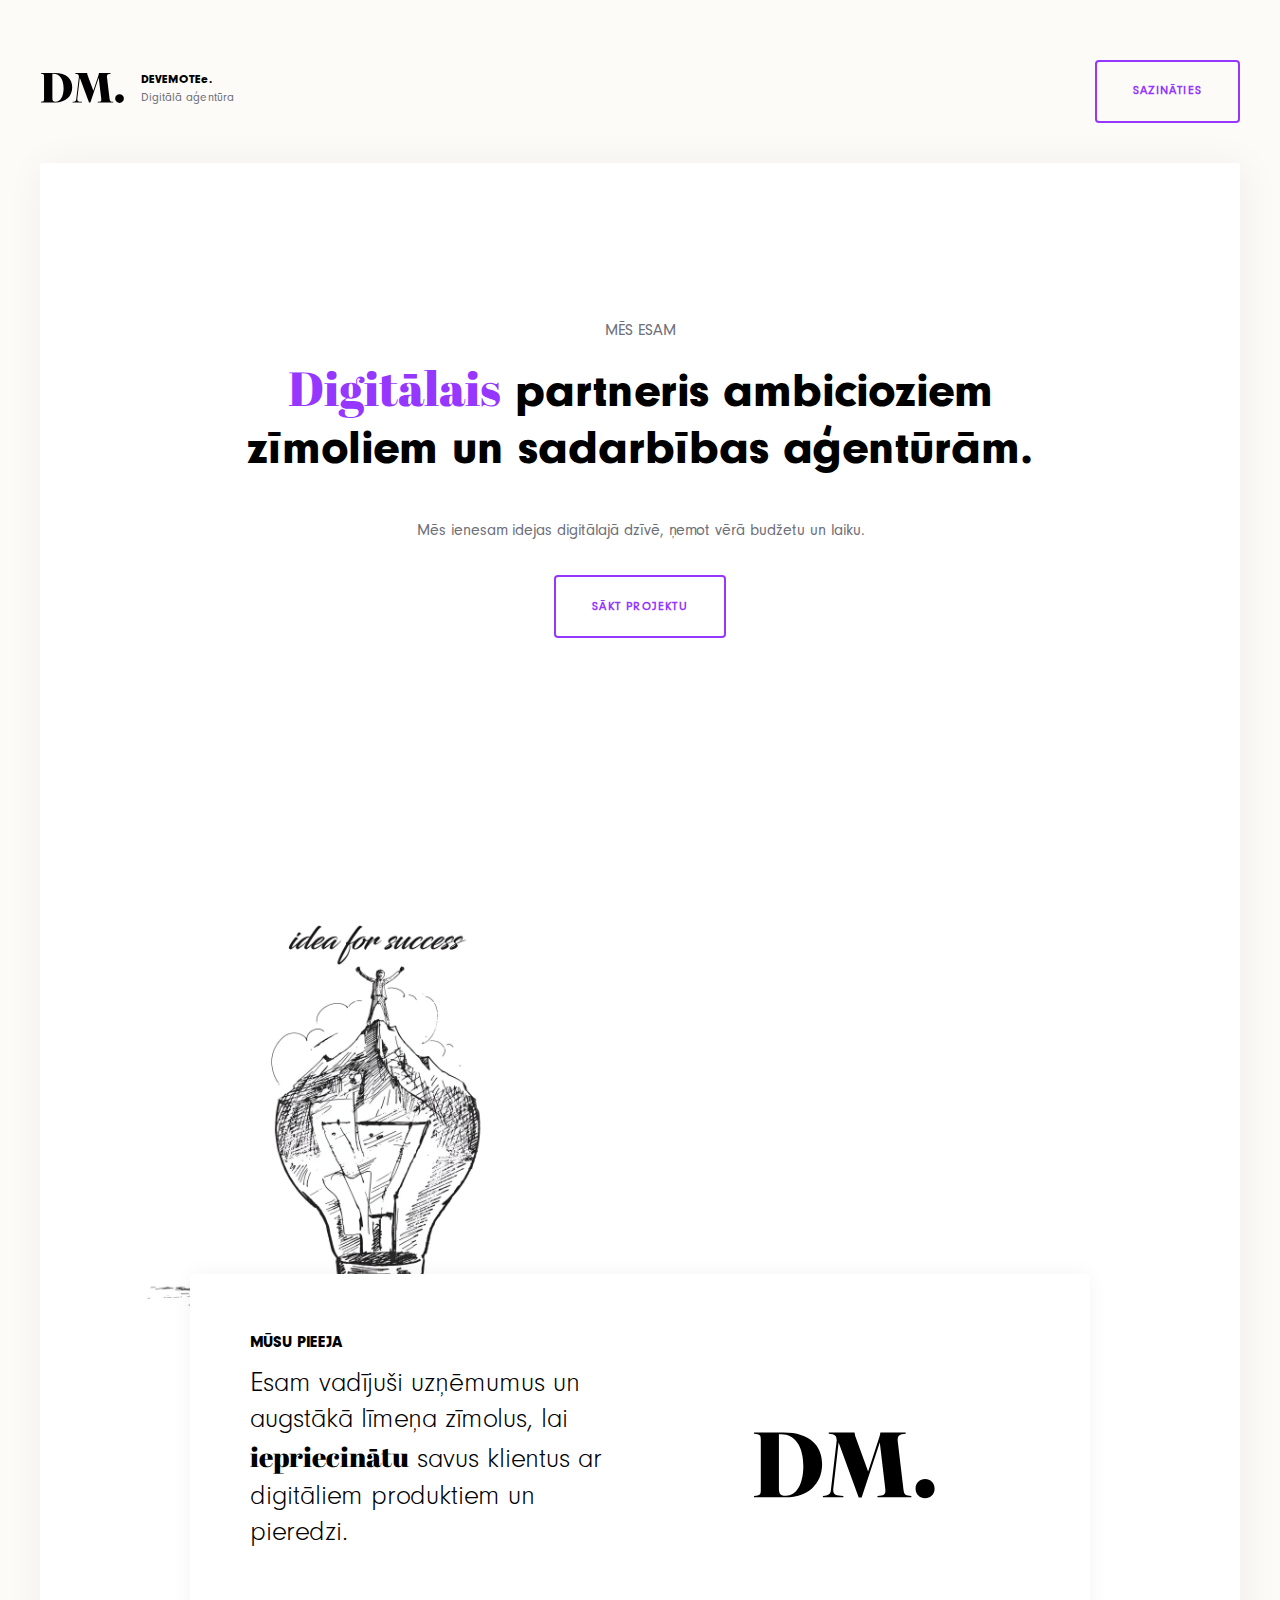
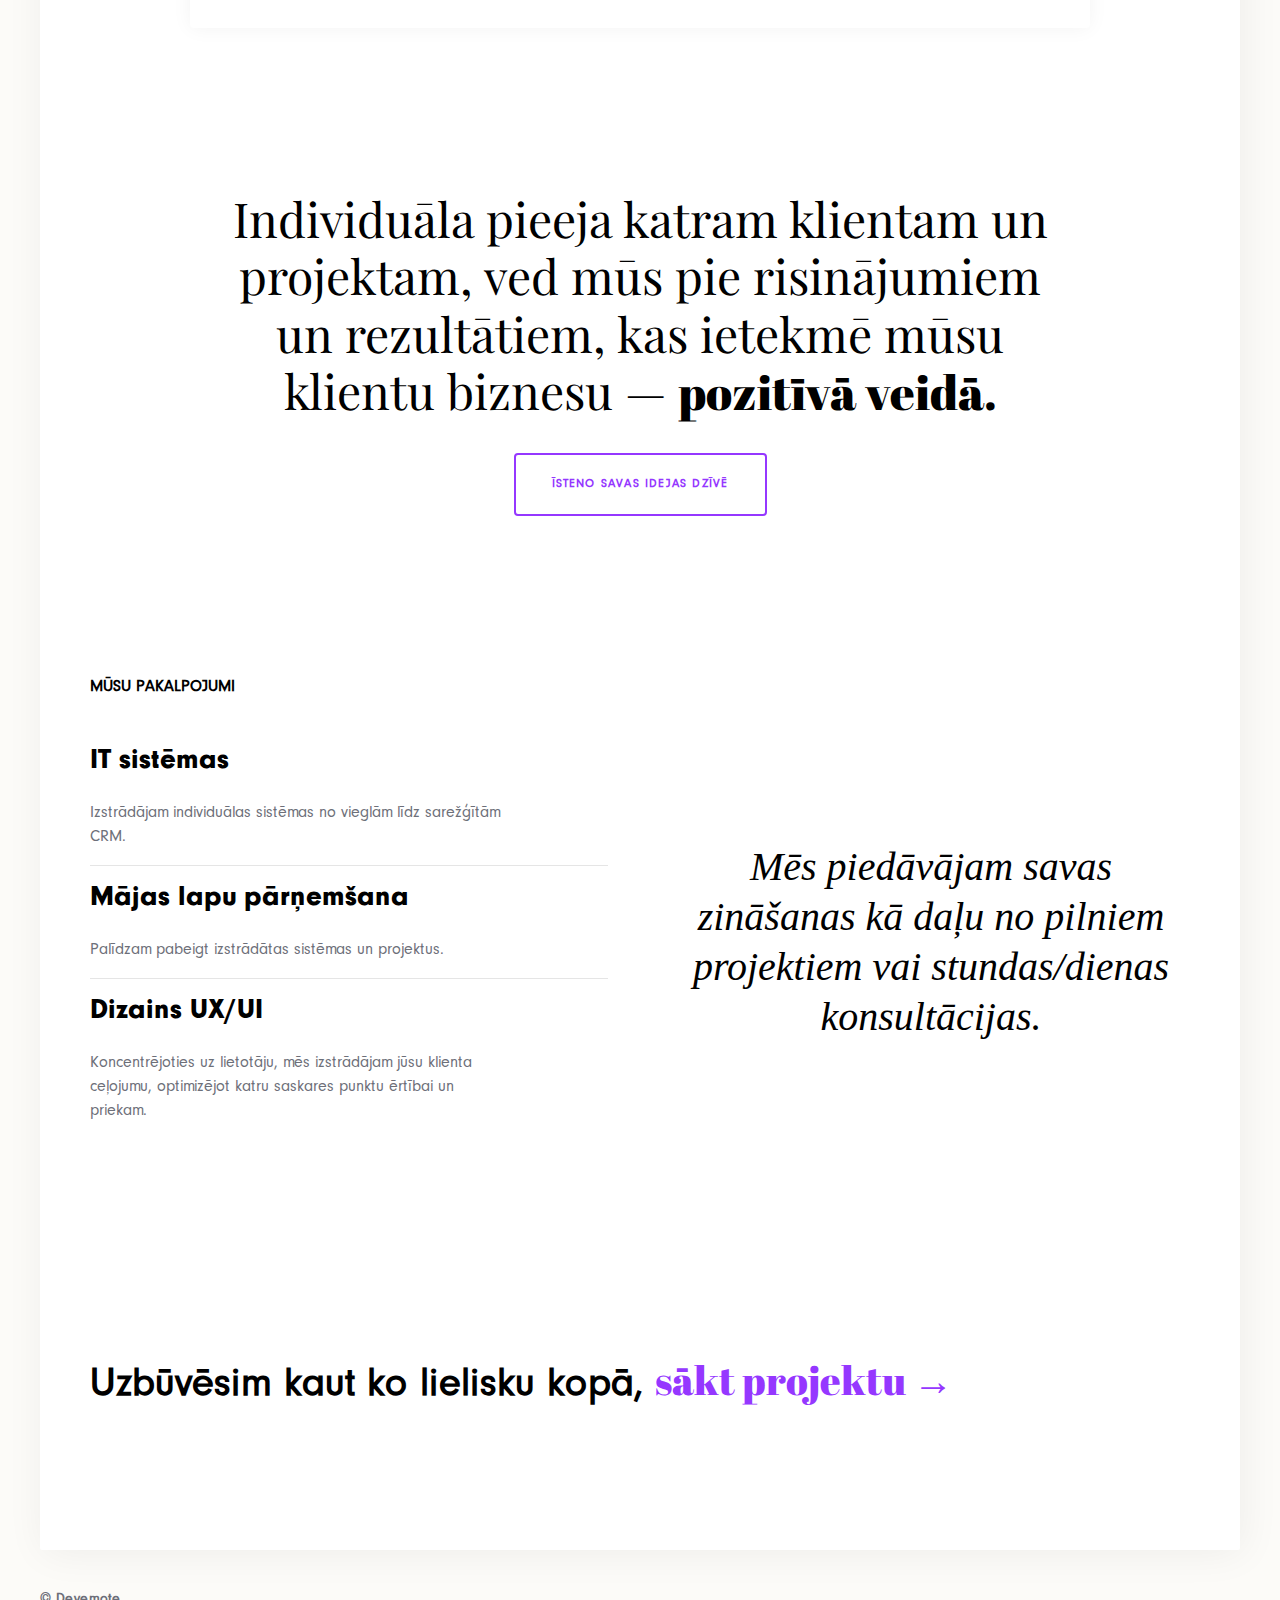
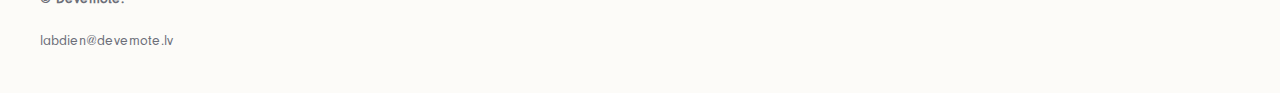
==== commit 289df812: "Tests" ====
--- a/index.html
+++ b/index.html
@@ -28,7 +28,7 @@
             <div class="site-logo kiss-flex kiss-flex-1">
                 <div><a class="kiss-display-inline-block" href=""><img src="assets/images/devemote.svg" width="85" height="85" alt="Logo"></a></div>
                 <div class="kiss-margin-left kiss-visible@m">
-                    <strong class="heading">DEVEMOTE.</strong>
+                    <strong class="heading">DEVEMOTEe.</strong>
                     <div class="kiss-color-muted">Digitālā aģentūra</div>
                 </div>
             </div>
@@ -163,7 +163,7 @@
             <div class="kiss-margin-large-right">
                 <strong>© Devemote.</strong>
                 <br><br>
-                <a class="kiss-link-muted kiss-display-block" href="#">labdien@devemote.lv</a>
+                <a class="kiss-link-muted kiss-display-block" href="mailto:labdien@devemote.lv">labdien@devemote.lv</a>
             </div>
         </kiss-row>
     </footer>
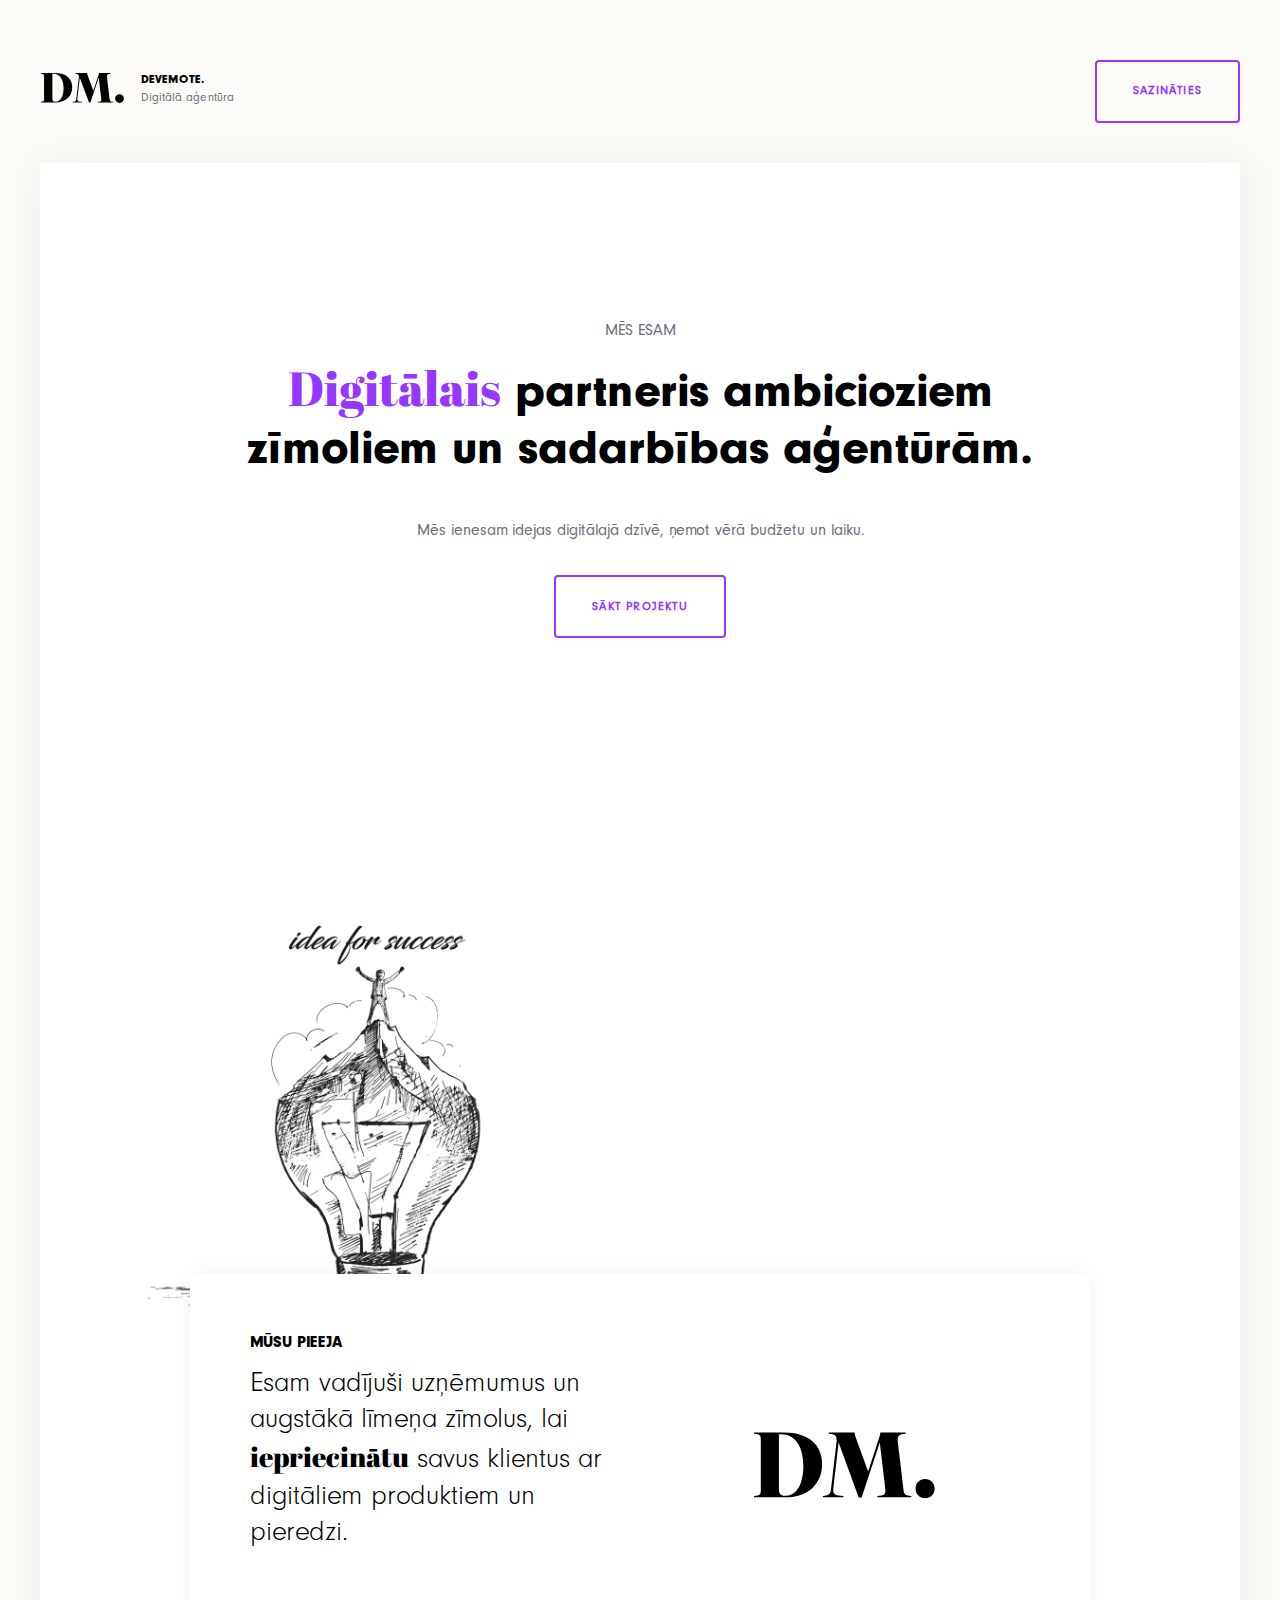
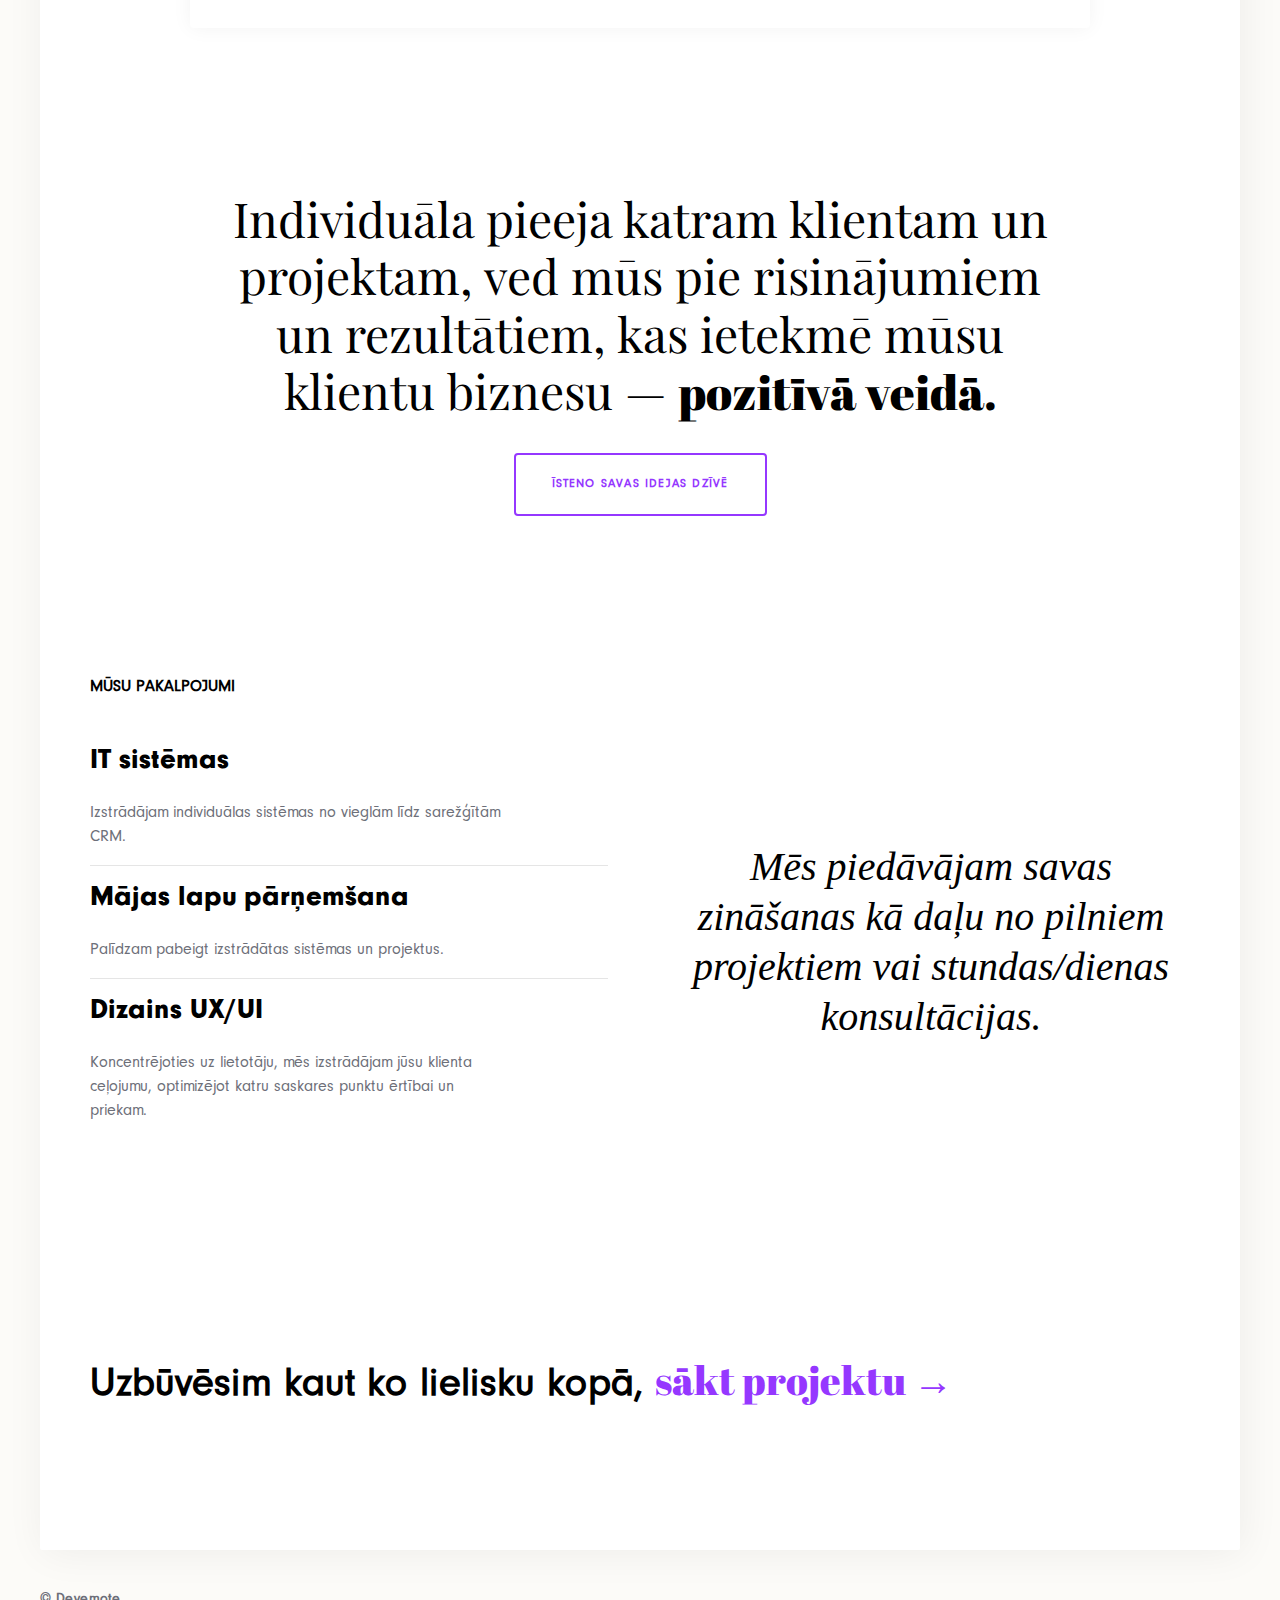
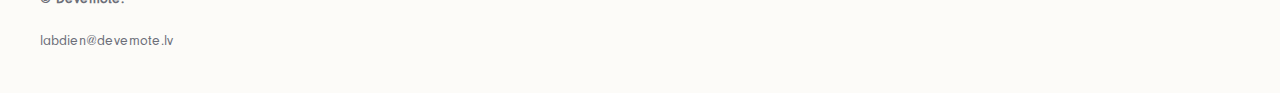
==== commit 05bae777: "test2" ====
--- a/index.html
+++ b/index.html
@@ -28,7 +28,7 @@
             <div class="site-logo kiss-flex kiss-flex-1">
                 <div><a class="kiss-display-inline-block" href=""><img src="assets/images/devemote.svg" width="85" height="85" alt="Logo"></a></div>
                 <div class="kiss-margin-left kiss-visible@m">
-                    <strong class="heading">DEVEMOTEe.</strong>
+                    <strong class="heading">DEVEMOTE.</strong>
                     <div class="kiss-color-muted">Digitālā aģentūra</div>
                 </div>
             </div>
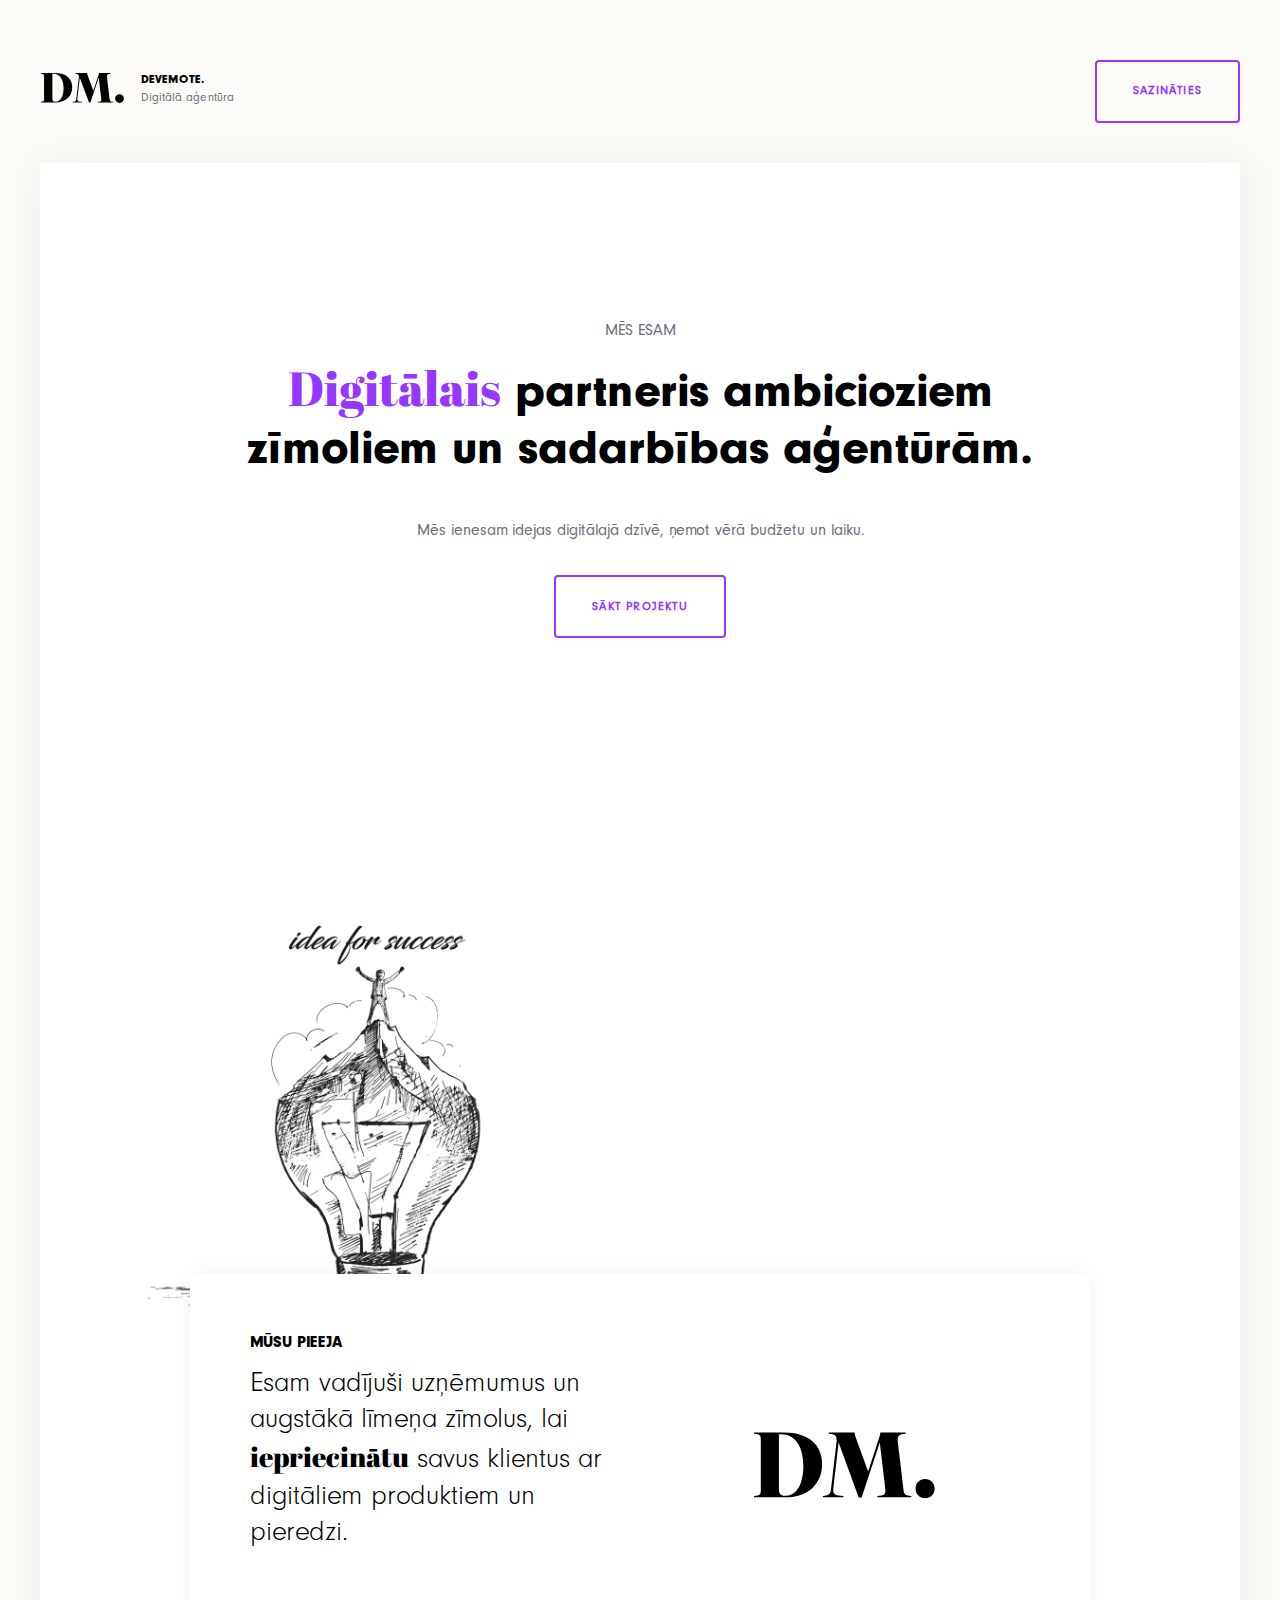
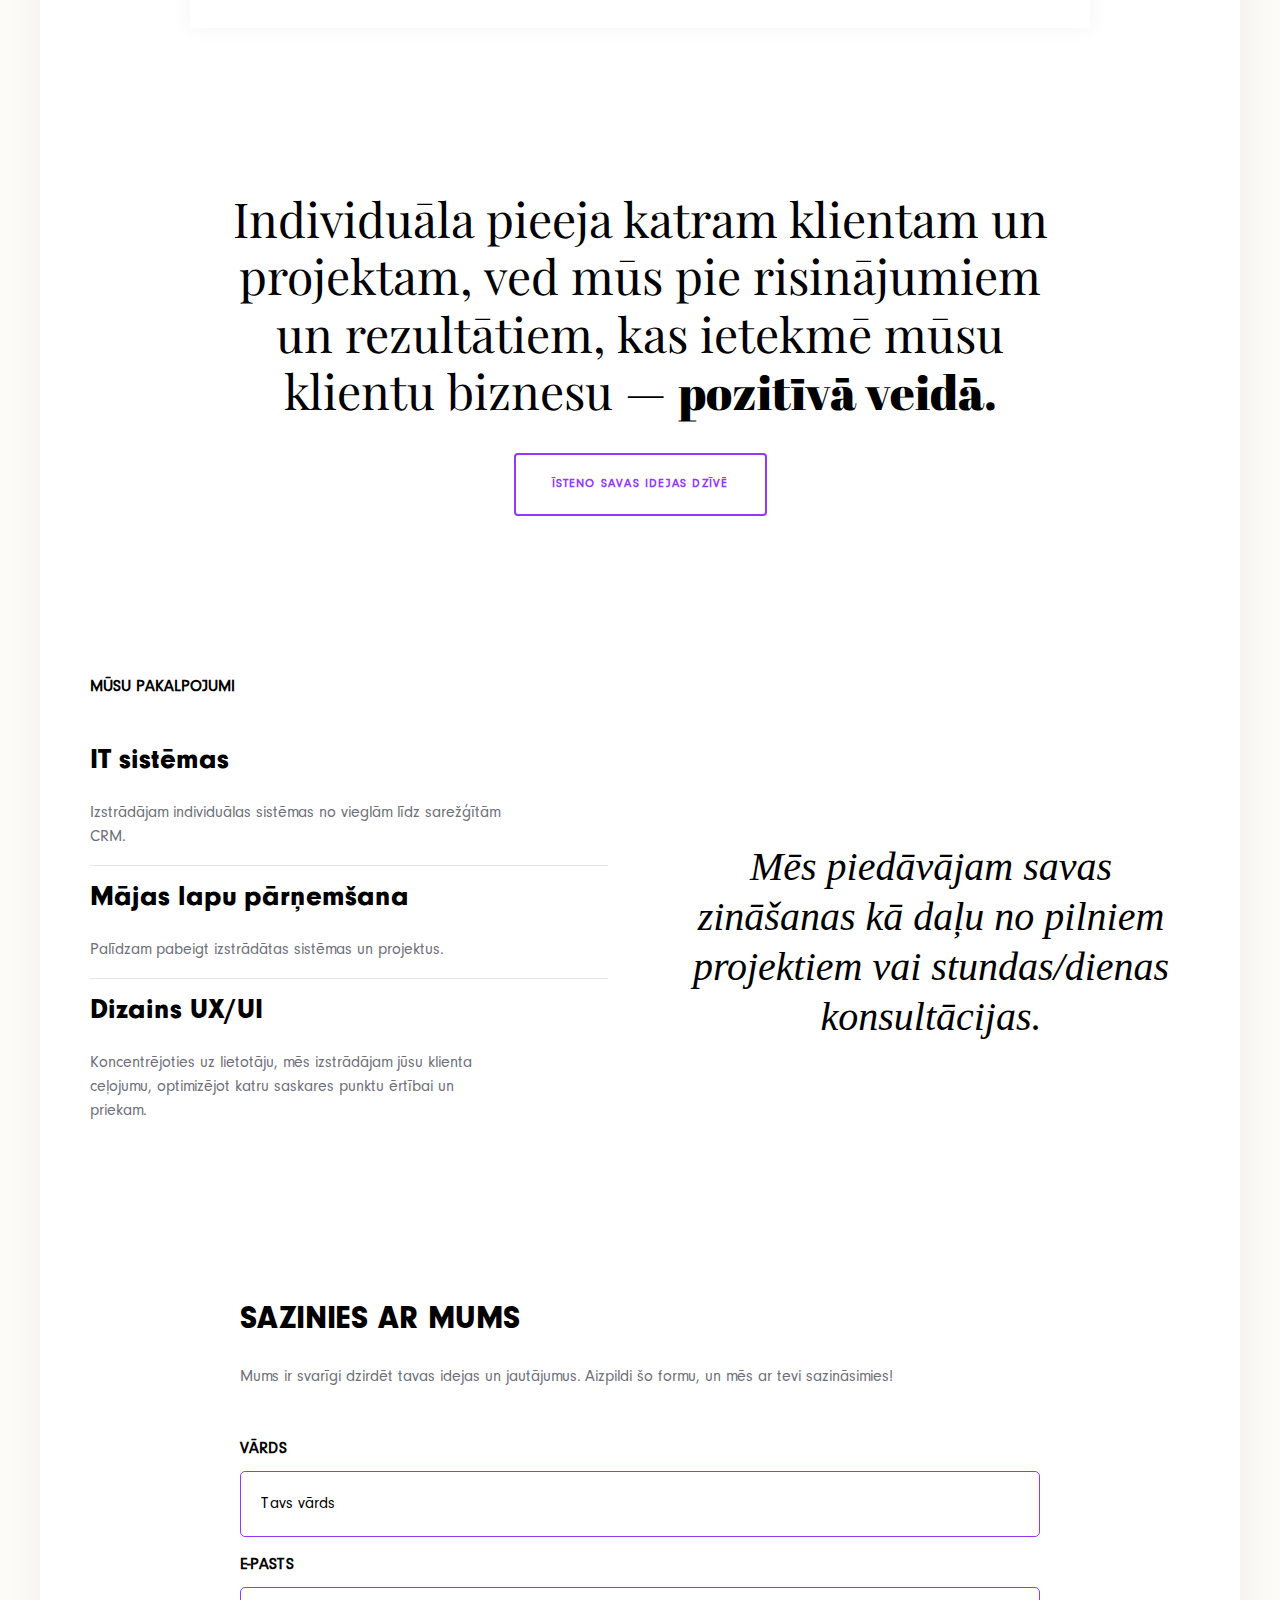
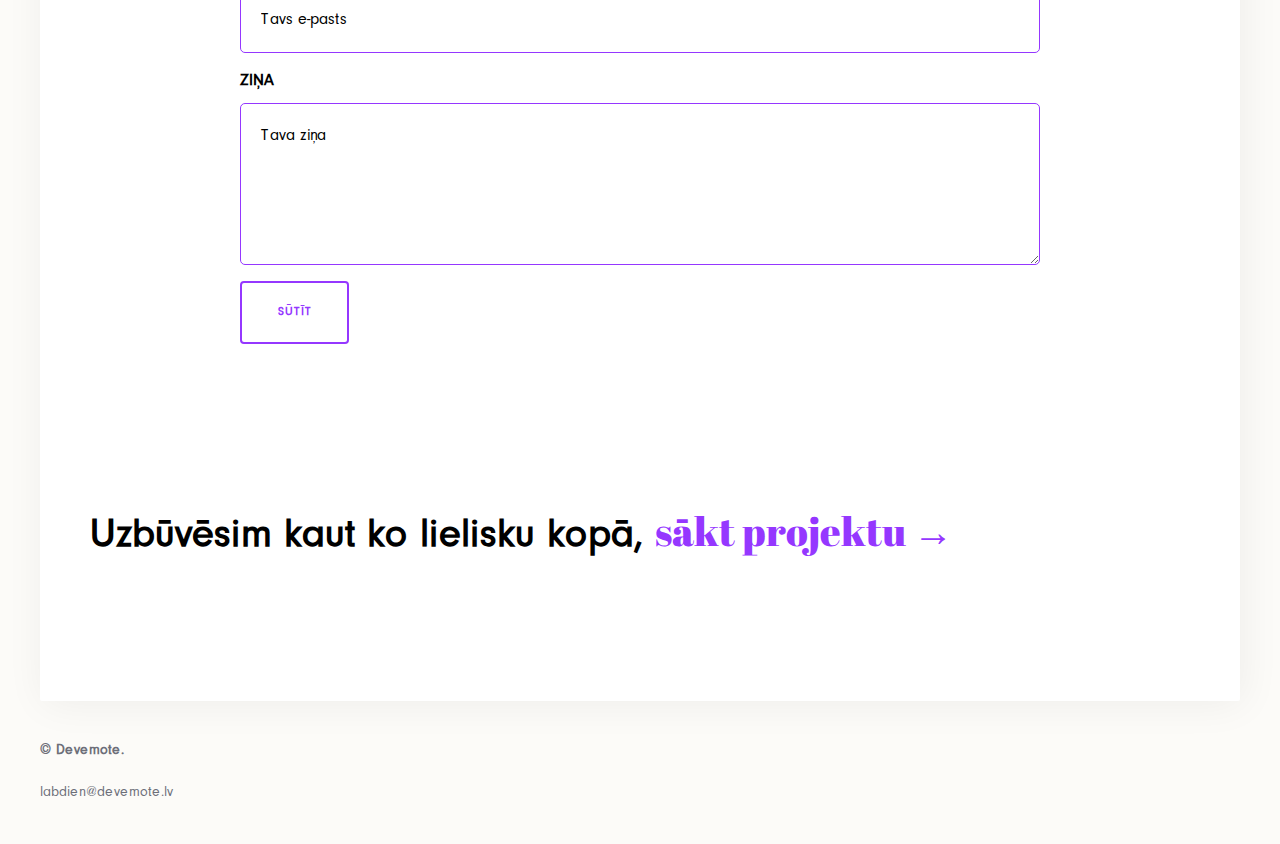
==== commit 2005d4d7: "Trying out netlify forms" ====
--- a/index.html
+++ b/index.html
@@ -148,6 +148,28 @@
 
         </section>
 
+        <section class="kiss-section-large">
+            <kiss-container size="small" class="kiss-align-left">
+                <h2 class="kiss-text-upper heading">Sazinies ar mums</h2>
+                <p class="kiss-color-muted">Mums ir svarīgi dzirdēt tavas idejas un jautājumus. Aizpildi šo formu, un mēs ar tevi sazināsimies!</p>
+                <form name="contact" data-netlify="true" method="POST" class="contact-form kiss-margin-large-top">
+                    <div class="kiss-margin">
+                        <label for="name" class="kiss-text-upper kiss-text-bold">Vārds</label>
+                        <input id="name" name="name" type="text" class="kiss-input contact-input" style="border: 1px solid #9537FF; padding: 20px; border-radius: 5px; margin-top: 10px;" placeholder="Tavs vārds" required>
+                    </div>
+                    <div class="kiss-margin">
+                        <label for="email" class="kiss-text-upper kiss-text-bold">E-pasts</label>
+                        <input id="email" name="email" type="email" class="kiss-input contact-input" style="border: 1px solid #9537FF; padding: 20px; border-radius: 5px; margin-top: 10px;" placeholder="Tavs e-pasts" required>
+                    </div>
+                    <div class="kiss-margin">
+                        <label for="message" class="kiss-text-upper kiss-text-bold">Ziņa</label>
+                        <textarea id="message" name="message" rows="5" class="kiss-textarea contact-textarea" style="border: 1px solid #9537FF; padding: 20px; border-radius: 5px; margin-top: 10px;" placeholder="Tava ziņa" required></textarea>
+                    </div>
+                    <button type="submit" class="kiss-button kiss-color-primary contact-button">Sūtīt</button>
+                </form>
+            </kiss-container>
+        </section>
+
         <section class="kiss-section-xlarge">
 
             <kiss-container>
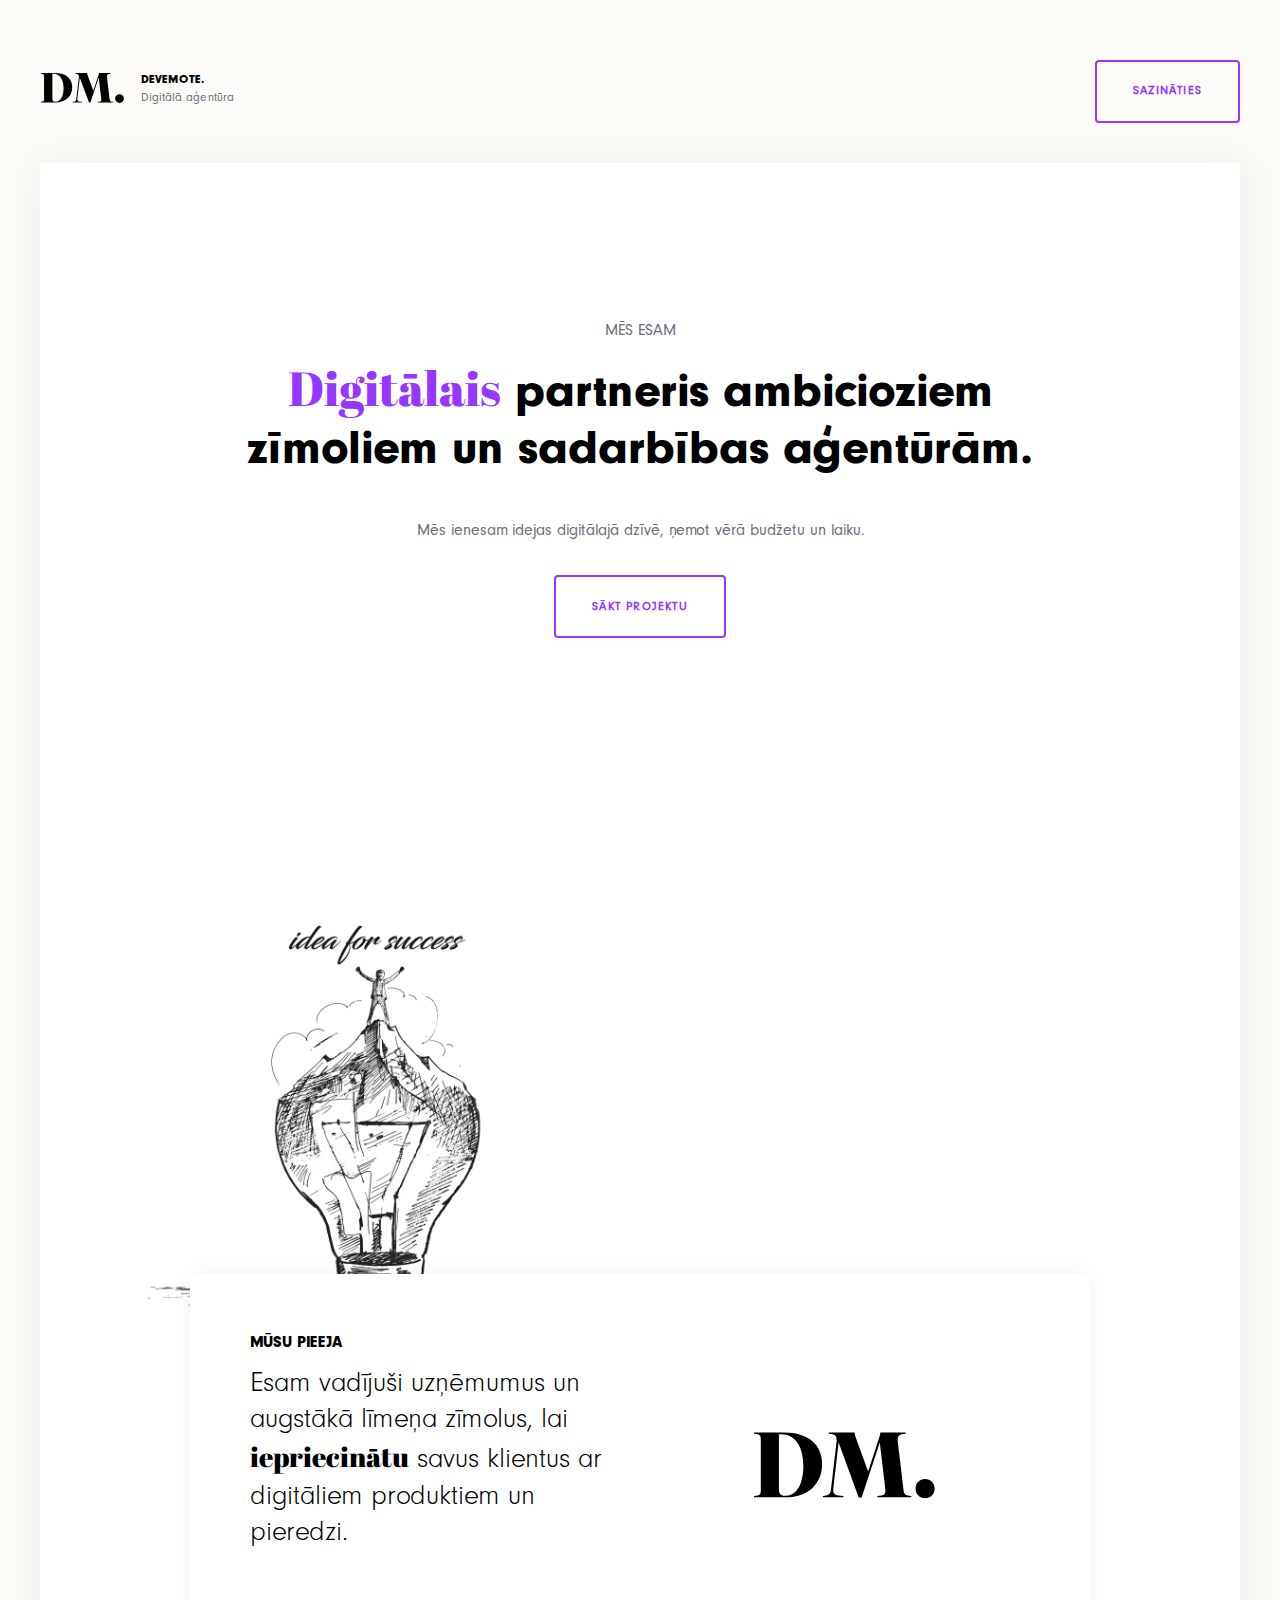
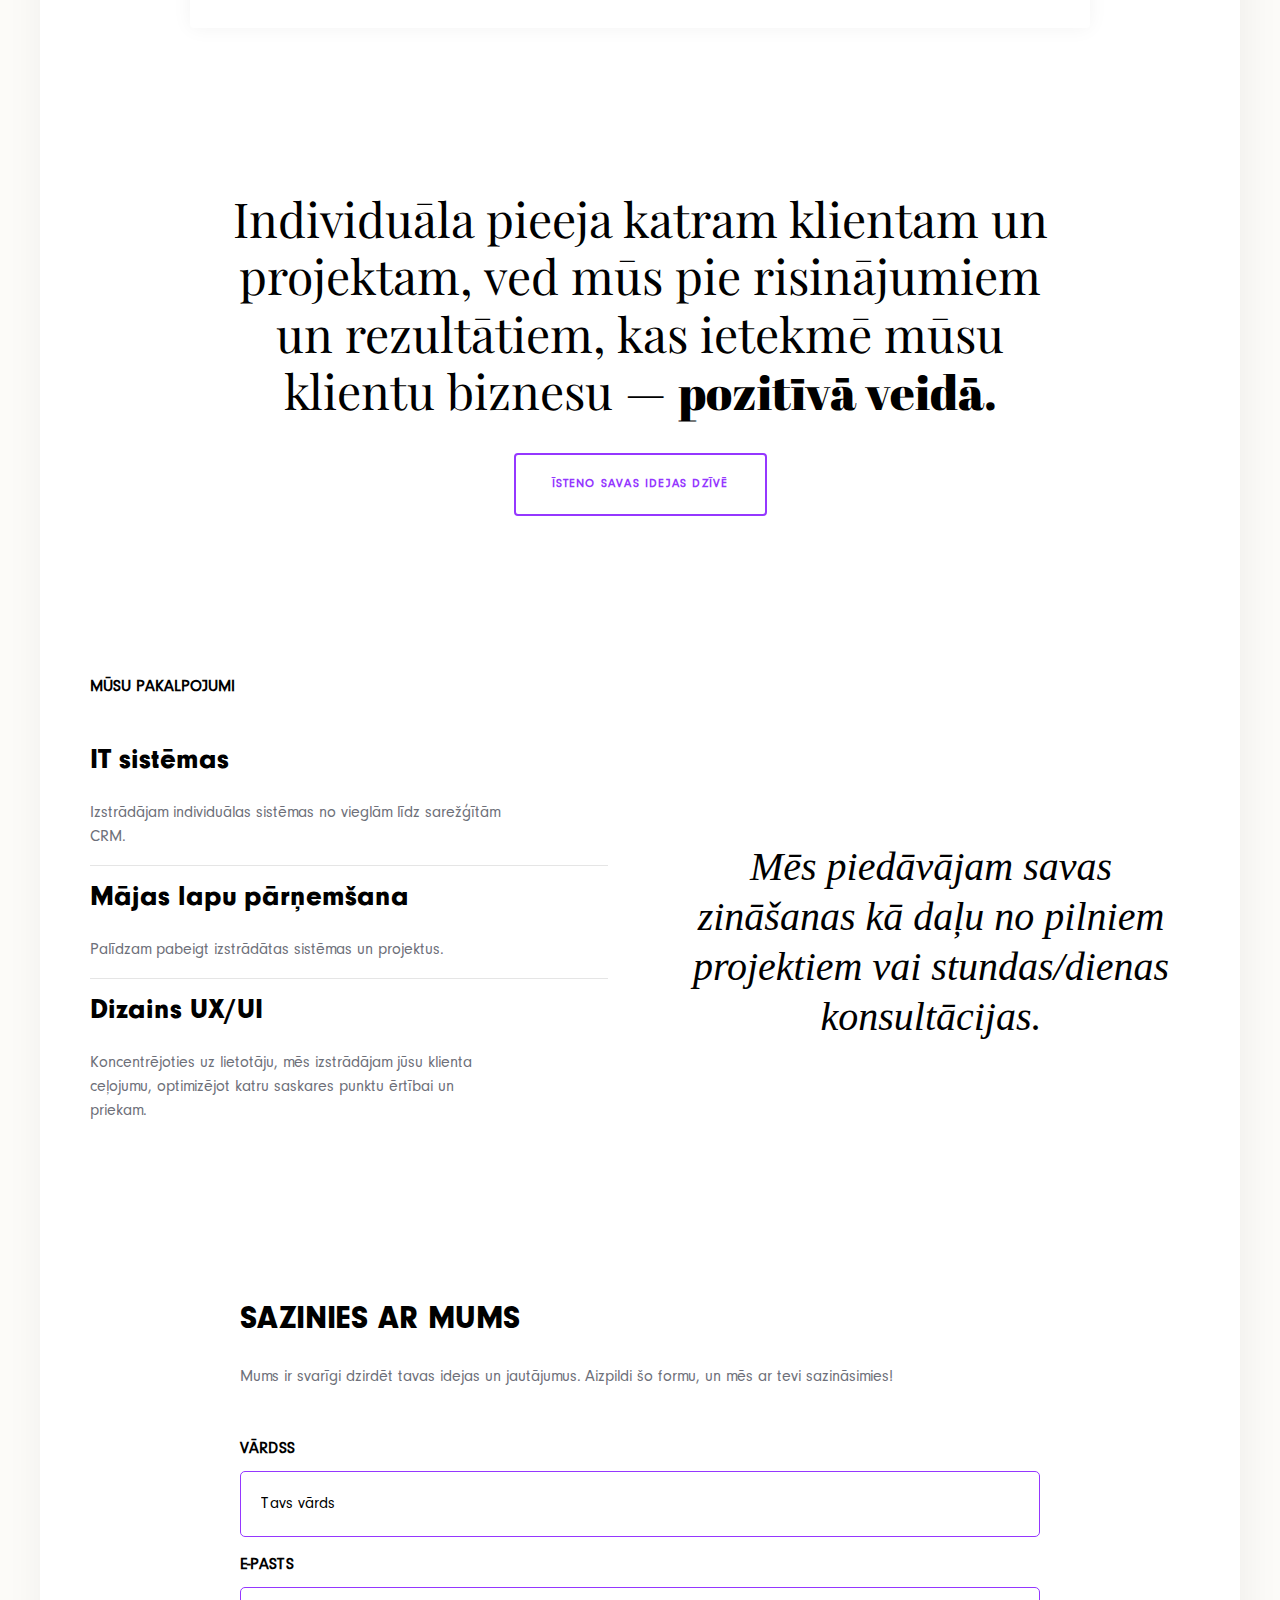
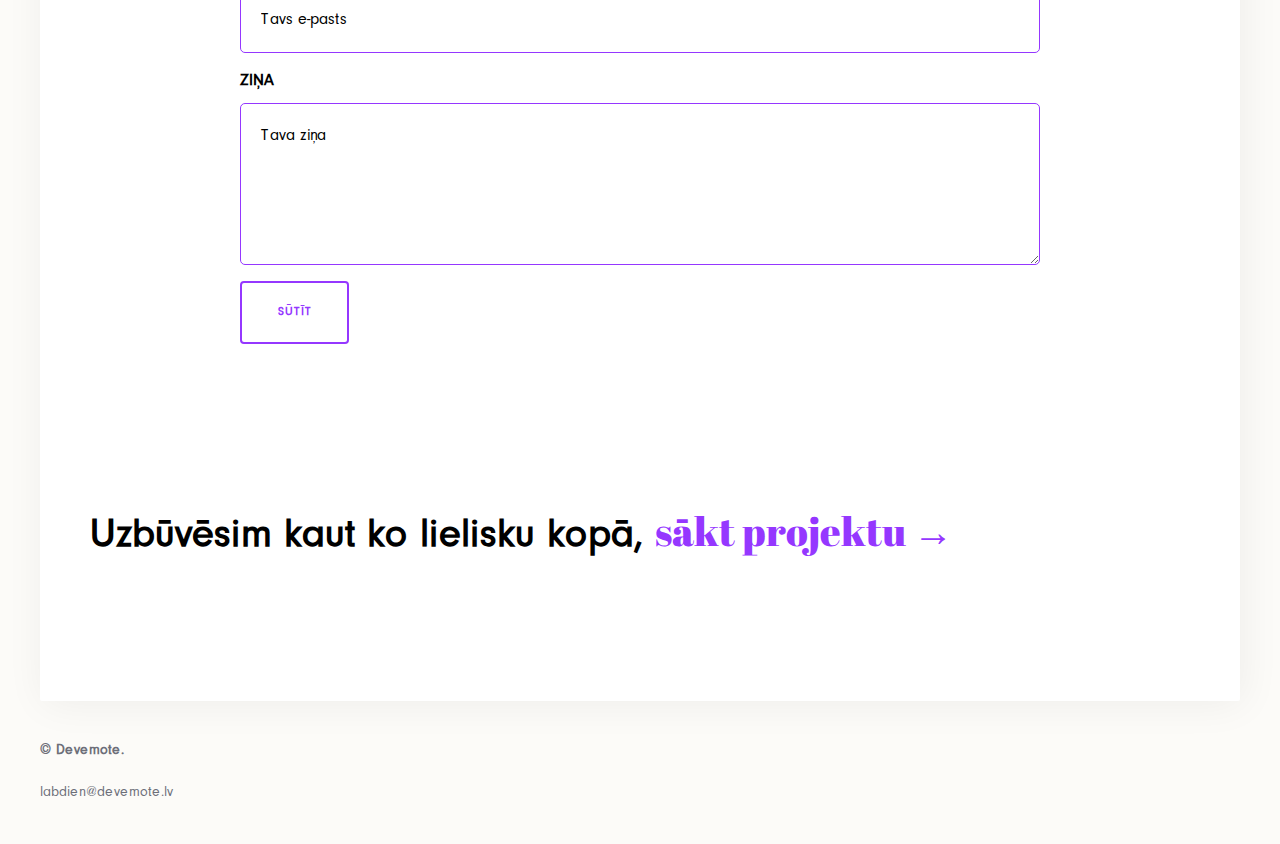
==== commit 0855a533: "Testing forms" ====
--- a/index.html
+++ b/index.html
@@ -154,7 +154,7 @@
                 <p class="kiss-color-muted">Mums ir svarīgi dzirdēt tavas idejas un jautājumus. Aizpildi šo formu, un mēs ar tevi sazināsimies!</p>
                 <form name="contact" data-netlify="true" method="POST" class="contact-form kiss-margin-large-top">
                     <div class="kiss-margin">
-                        <label for="name" class="kiss-text-upper kiss-text-bold">Vārds</label>
+                        <label for="name" class="kiss-text-upper kiss-text-bold">Vārdss</label>
                         <input id="name" name="name" type="text" class="kiss-input contact-input" style="border: 1px solid #9537FF; padding: 20px; border-radius: 5px; margin-top: 10px;" placeholder="Tavs vārds" required>
                     </div>
                     <div class="kiss-margin">
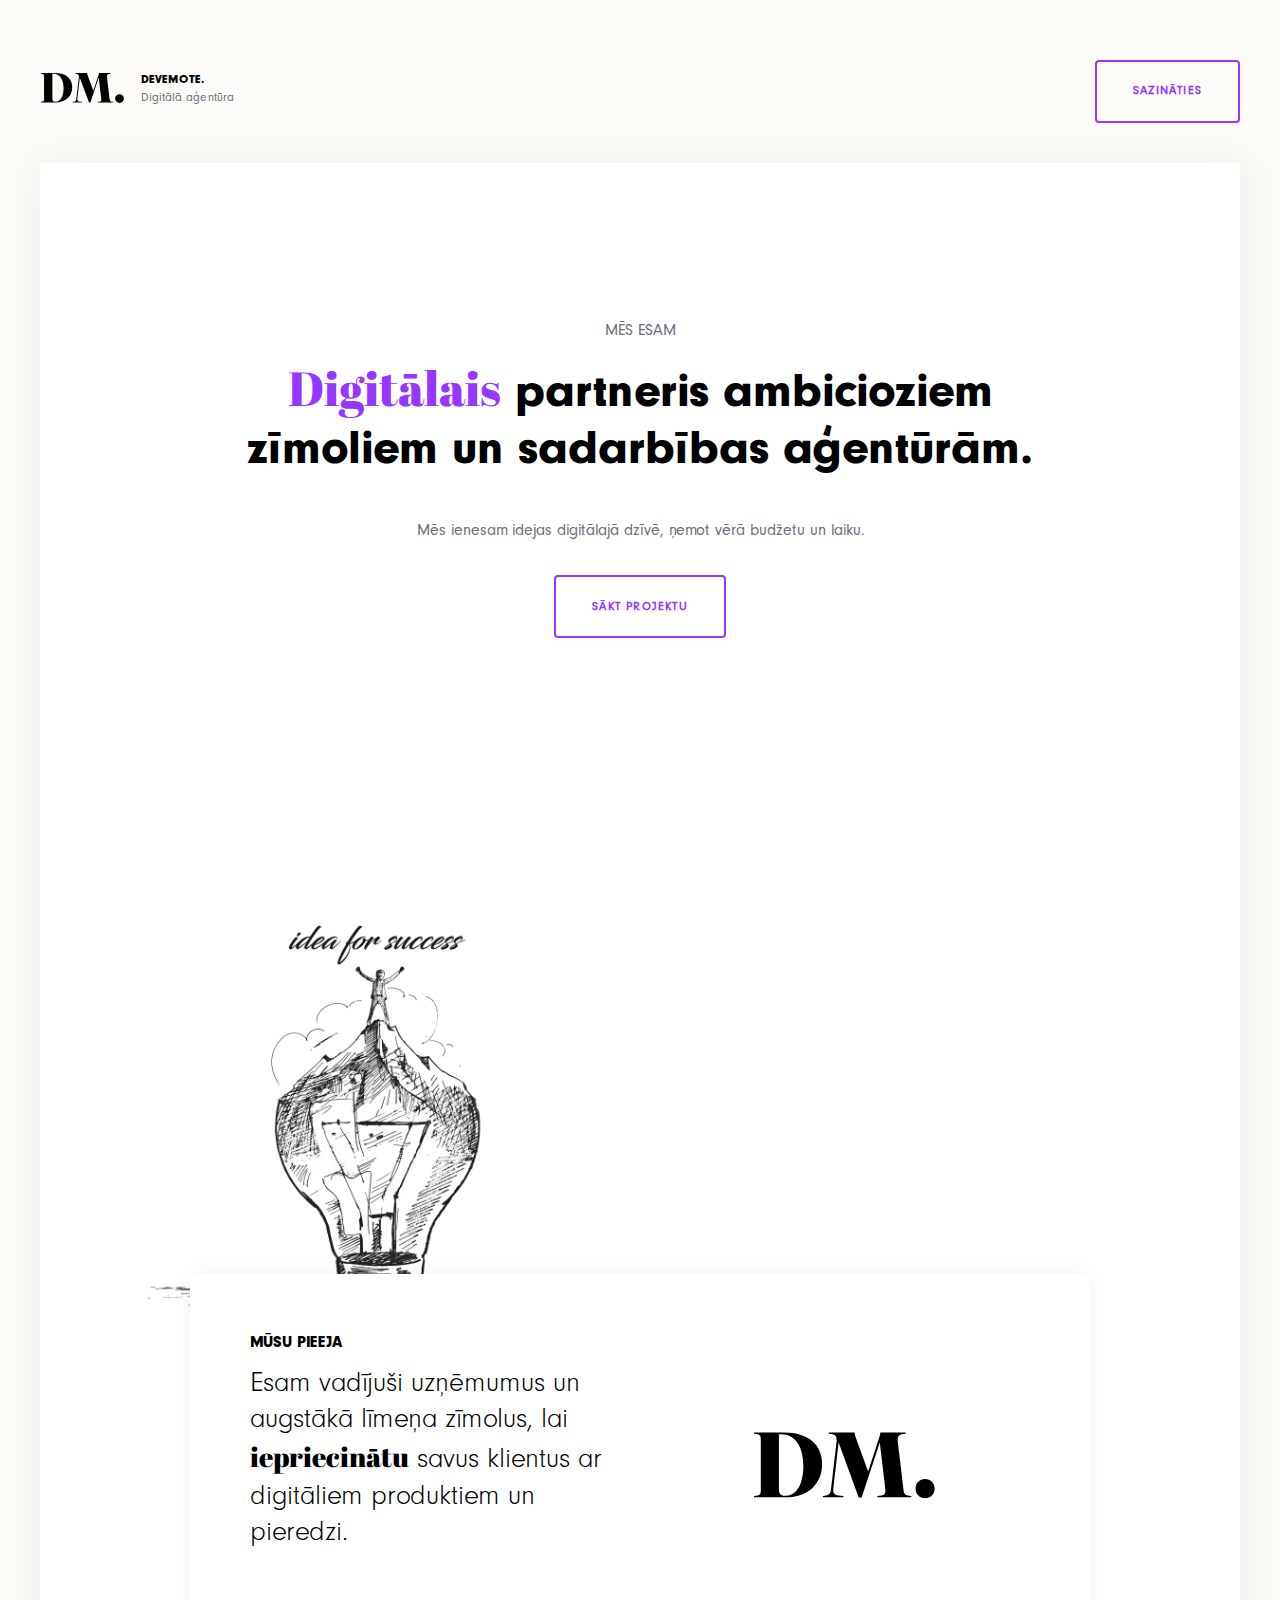
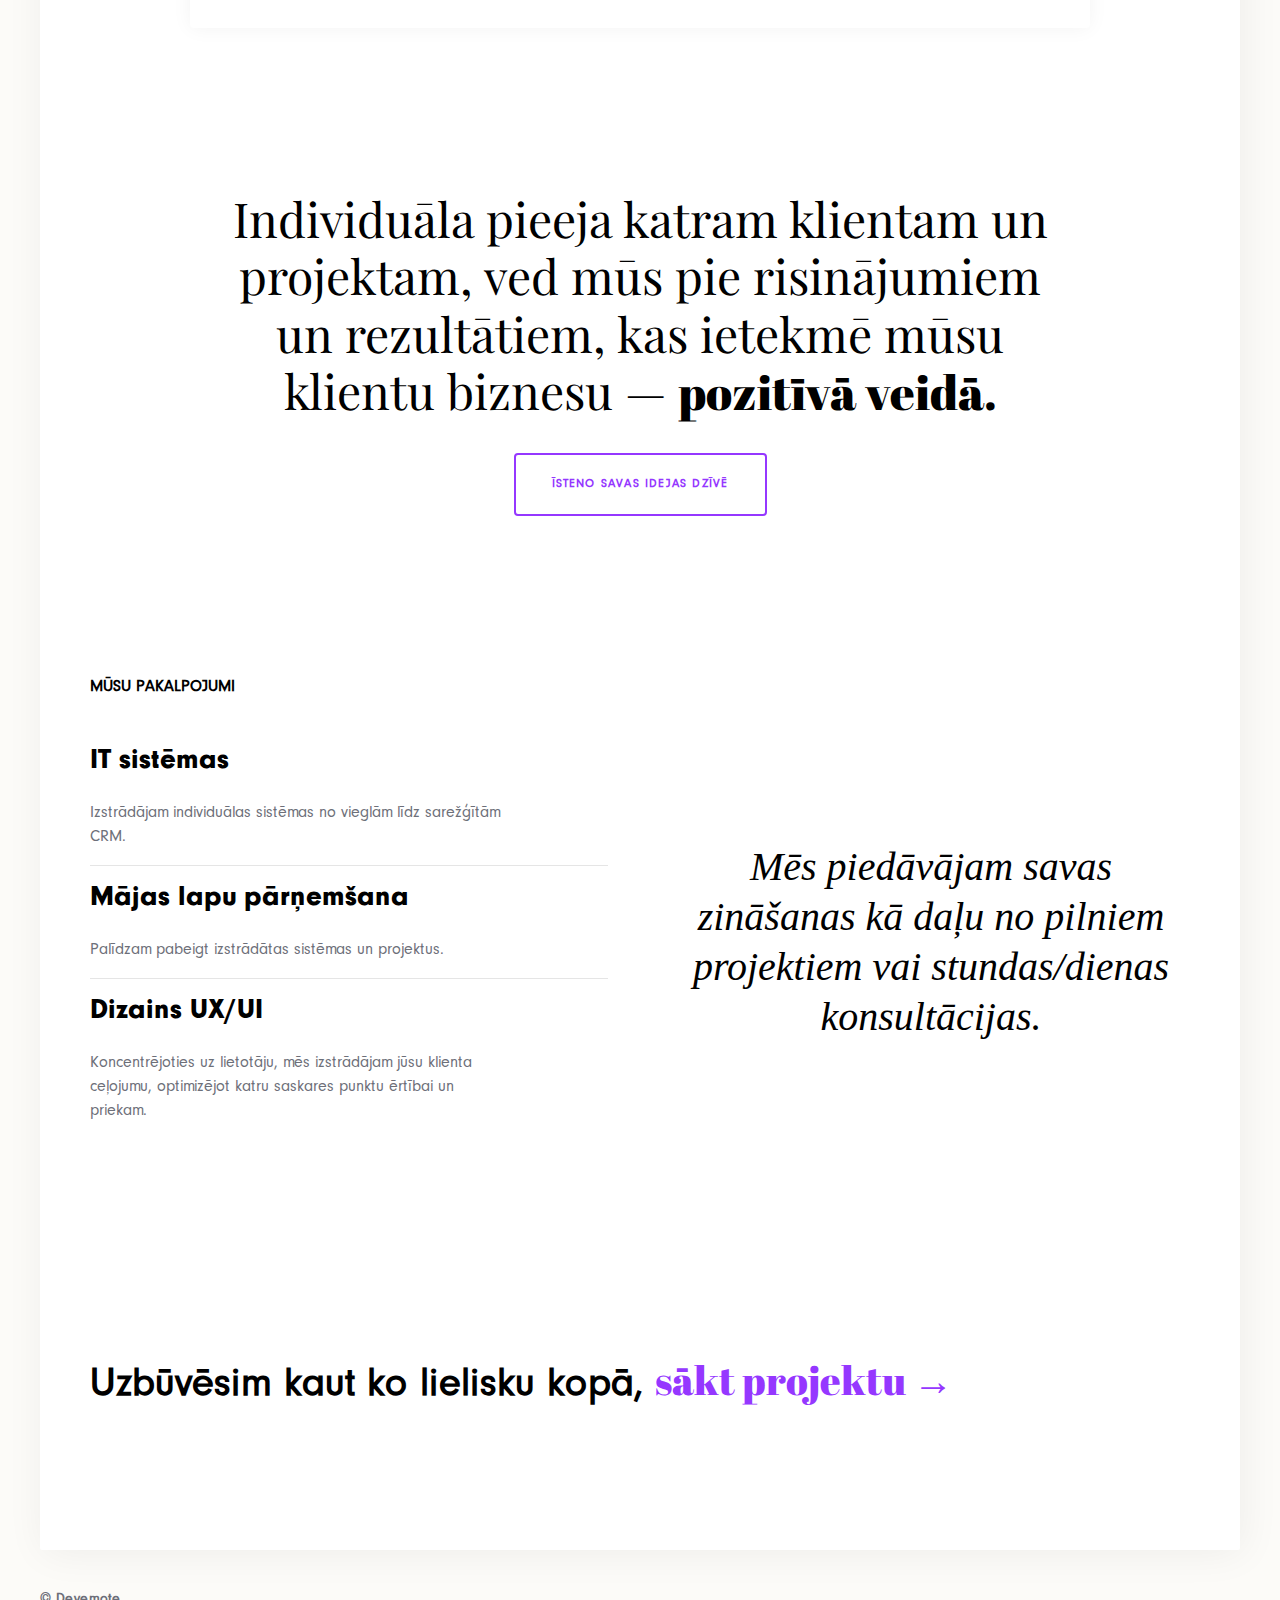
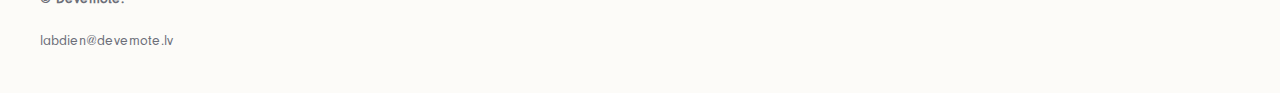
==== commit 72fee623: "feat: Added Umami analytics" ====
--- a/index.html
+++ b/index.html
@@ -16,6 +16,8 @@
     <meta property="og:url" content="https://devemote.lv" />
     <meta property="og:image" content="devemote.svg" />
     <meta name="robots" content="index, follow">
+
+    <script defer src="https://cloud.umami.is/script.js" data-website-id="1062bd9f-bb85-4a60-928d-2e66c110bbe1"></script>
 
     <link href="assets/css/main.css" type="text/css" rel="stylesheet">
 
@@ -148,28 +150,6 @@
 
         </section>
 
-        <section class="kiss-section-large">
-            <kiss-container size="small" class="kiss-align-left">
-                <h2 class="kiss-text-upper heading">Sazinies ar mums</h2>
-                <p class="kiss-color-muted">Mums ir svarīgi dzirdēt tavas idejas un jautājumus. Aizpildi šo formu, un mēs ar tevi sazināsimies!</p>
-                <form name="contact" data-netlify="true" method="POST" class="contact-form kiss-margin-large-top">
-                    <div class="kiss-margin">
-                        <label for="name" class="kiss-text-upper kiss-text-bold">Vārdss</label>
-                        <input id="name" name="name" type="text" class="kiss-input contact-input" style="border: 1px solid #9537FF; padding: 20px; border-radius: 5px; margin-top: 10px;" placeholder="Tavs vārds" required>
-                    </div>
-                    <div class="kiss-margin">
-                        <label for="email" class="kiss-text-upper kiss-text-bold">E-pasts</label>
-                        <input id="email" name="email" type="email" class="kiss-input contact-input" style="border: 1px solid #9537FF; padding: 20px; border-radius: 5px; margin-top: 10px;" placeholder="Tavs e-pasts" required>
-                    </div>
-                    <div class="kiss-margin">
-                        <label for="message" class="kiss-text-upper kiss-text-bold">Ziņa</label>
-                        <textarea id="message" name="message" rows="5" class="kiss-textarea contact-textarea" style="border: 1px solid #9537FF; padding: 20px; border-radius: 5px; margin-top: 10px;" placeholder="Tava ziņa" required></textarea>
-                    </div>
-                    <button type="submit" class="kiss-button kiss-color-primary contact-button">Sūtīt</button>
-                </form>
-            </kiss-container>
-        </section>
-
         <section class="kiss-section-xlarge">
 
             <kiss-container>
